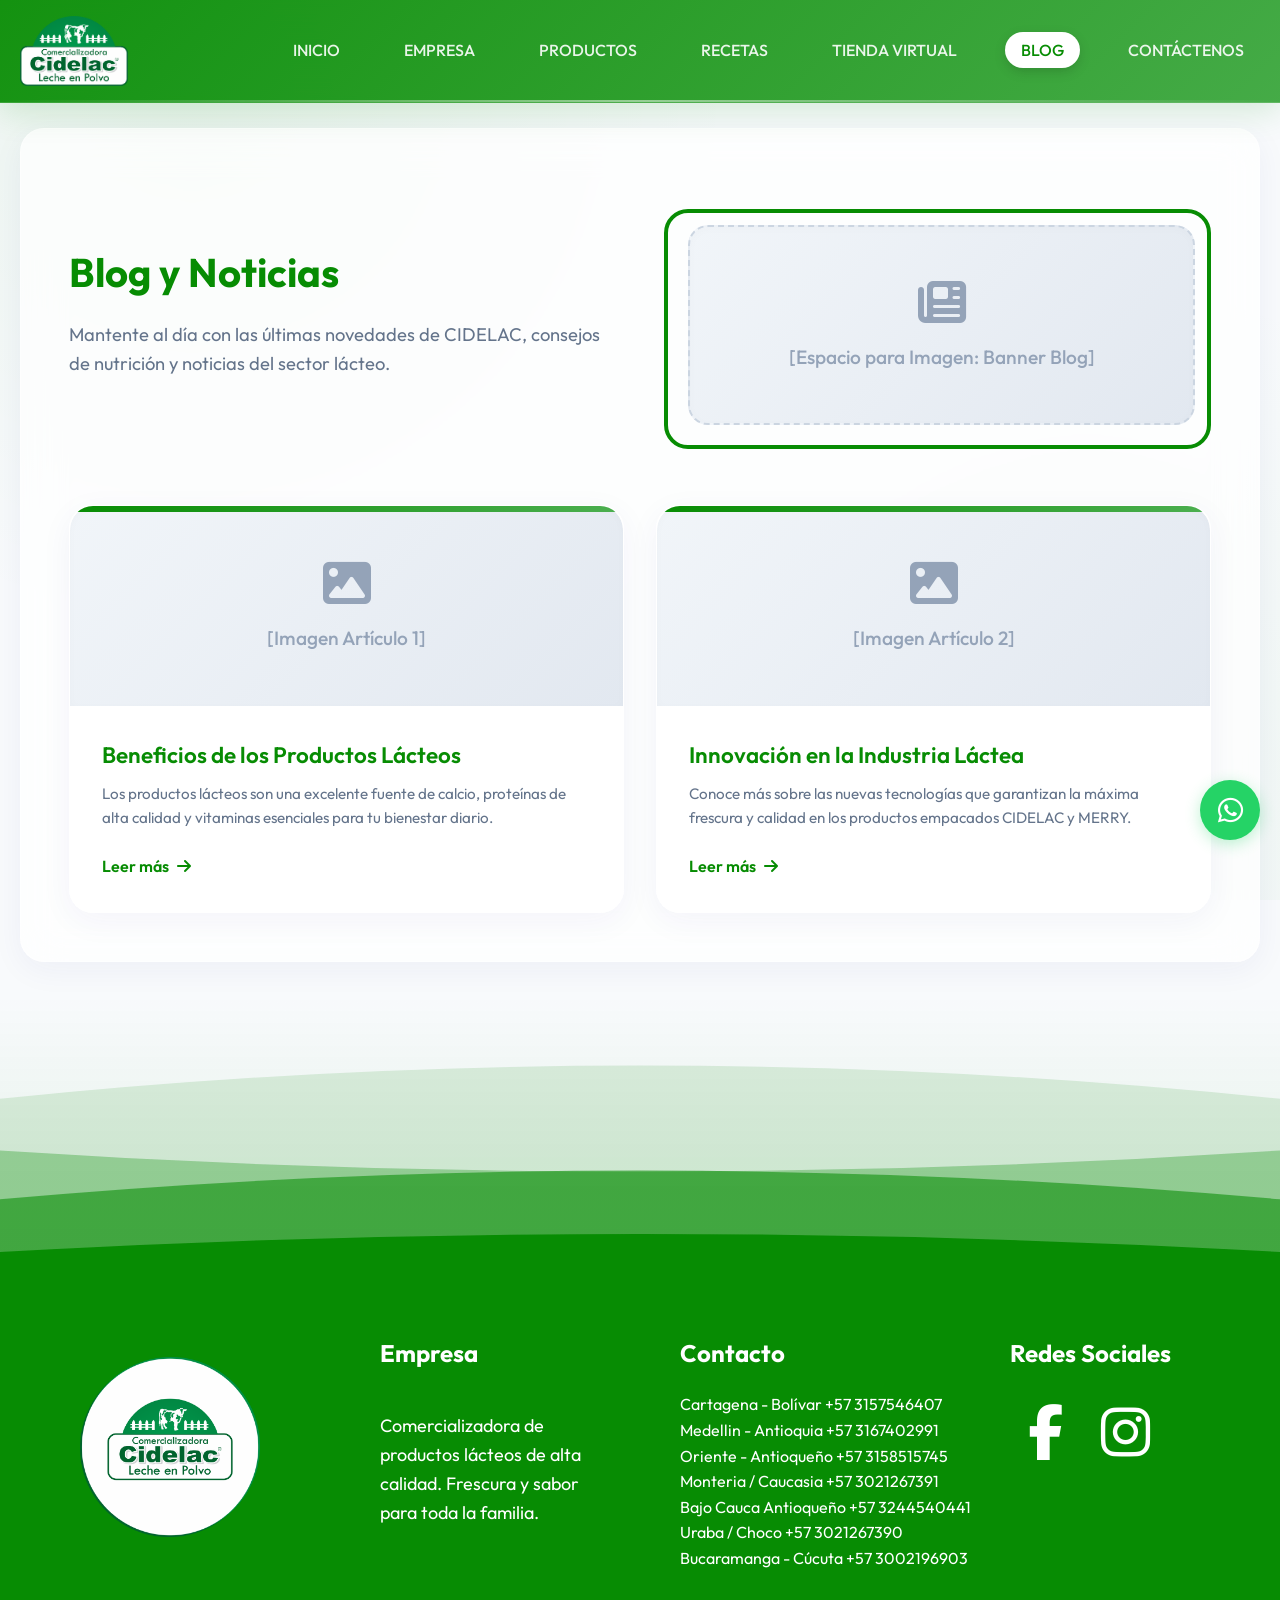
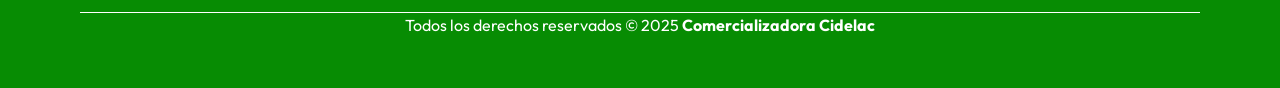
==== blog.html @ 69a2b4c4 "optimizacion" ====
<!DOCTYPE html>
<html lang="es">
  <head>
    <meta charset="UTF-8" />
    <meta name="viewport" content="width=device-width, initial-scale=1.0" />
    <meta name="keywords" content="comercializadoracidelac, cidelac, leche, lecheenpolvo, lecheentera, hogar, salud, lecheliquida, alimentos, funcional, congelados, bebidas, suplementos, niños, lacteos, nutricion, vacas, jugos, calidad, vasoleche, deliciosa, crema" />
    <title>Blog y Noticias | Comercializadora Cidelac</title>
    <link rel="stylesheet" href="styles.css" />
    <!-- Google Fonts: Poppins -->
    <link rel="preconnect" href="https://fonts.googleapis.com" />
    <link rel="preconnect" href="https://fonts.gstatic.com" crossorigin />
    <link
      href="https://fonts.googleapis.com/css2?family=Poppins:wght@300;400;500;600;700&display=swap"
      rel="stylesheet"
    />
    <!-- Font Awesome para los iconos -->
    <link
      rel="stylesheet"
      href="https://cdnjs.cloudflare.com/ajax/libs/font-awesome/6.5.2/css/all.min.css"
    />
    <style>
     
    </style>
  </head>
  <body>
    <header>
      <div class="container">
        <div class="header-content">
          <div class="logo">
            <img src="imagenes/LogoCidelac12.png" alt="Logo Comercializadora CIDELAC" />
          </div>
          <nav>
            <ul>
              <li><a href="index.html" class="nav-link">INICIO</a></li>
              <li><a href="empresa.html" class="nav-link">EMPRESA</a></li>
              <li><a href="productos.html" class="nav-link">PRODUCTOS</a></li>
              <li><a href="recetas.html" class="nav-link">RECETAS</a></li>
              <li><a href="tienda.html" class="nav-link">TIENDA VIRTUAL</a></li>
              <li><a href="blog.html" class="nav-link active">BLOG</a></li>
              <li><a href="contacto.html" class="nav-link">CONTÁCTENOS</a></li>
            </ul>
          </nav>
        </div>
      </div>
    </header>

    <main class="container">
<section id="blog" class="section active">
    <div class="split-section" style="margin-top: 2rem; margin-bottom: 4rem;">
      <div class="split-text">
        <h1 style="text-align: left; margin-bottom: 1rem;">Blog y Noticias</h1>
        <p>Mantente al día con las últimas novedades de CIDELAC, consejos de nutrición y noticias del sector lácteo.</p>
      </div>
      <div class="split-image">
        <div class="placeholder-img" style="height: 200px;">
          <i class="fas fa-newspaper"></i>
          <span>[Espacio para Imagen: Banner Blog]</span>
        </div>
      </div>
    </div>

    <div class="blog-posts" style="display: grid; grid-template-columns: repeat(auto-fit, minmax(300px, 1fr)); gap: 2rem;">
      <div class="info-card" style="padding: 0; text-align: left;">
        <div class="placeholder-img" style="height: 200px; border-radius: 24px 24px 0 0; border: none;">
          <i class="fas fa-image"></i>
          <span>[Imagen Artículo 1]</span>
        </div>
        <div style="padding: 2rem;">
          <h3 style="color: var(--primary); margin-bottom: 0.5rem;">Beneficios de los Productos Lácteos</h3>
          <p style="color: var(--text-muted); font-size: 0.95rem; margin-bottom: 1.5rem;">Los productos lácteos son una excelente fuente de calcio, proteínas de alta calidad y vitaminas esenciales para tu bienestar diario.</p>
          <a href="#" style="color: var(--primary); font-weight: 600; text-decoration: none; display: inline-block; transition: transform 0.2s ease;">Leer más <i class="fas fa-arrow-right" style="margin-left: 5px;"></i></a>
        </div>
      </div>

      <div class="info-card" style="padding: 0; text-align: left;">
        <div class="placeholder-img" style="height: 200px; border-radius: 24px 24px 0 0; border: none;">
          <i class="fas fa-image"></i>
          <span>[Imagen Artículo 2]</span>
        </div>
        <div style="padding: 2rem;">
          <h3 style="color: var(--primary); margin-bottom: 0.5rem;">Innovación en la Industria Láctea</h3>
          <p style="color: var(--text-muted); font-size: 0.95rem; margin-bottom: 1.5rem;">Conoce más sobre las nuevas tecnologías que garantizan la máxima frescura y calidad en los productos empacados CIDELAC y MERRY.</p>
          <a href="#" style="color: var(--primary); font-weight: 600; text-decoration: none; display: inline-block; transition: transform 0.2s ease;">Leer más <i class="fas fa-arrow-right" style="margin-left: 5px;"></i></a>
        </div>
      </div>
    </div>
</section>
</main>

    <!-- WhatsApp Button -->
    <a
      href="https://wa.me/573001234567"
      class="whatsapp-btn"
      title="Chat WhatsApp"
    >
      <i class="fab fa-whatsapp"></i>
    </a>

    <!-- Product Modal Structure -->
    <div id="productModal" class="modal">
      <div class="modal-content">
        <span class="close-button">&times;</span>
        <div class="modal-body-layout">
          <div class="modal-image-column">
            <img id="modal-product-image" src="" alt="Product Image" class="product-image-modal">
          </div>
          <div class="modal-text-column">
            <h2 id="modal-product-title"></h2>
            <p id="modal-product-description"></p>
            <ul id="modal-product-features"></ul>
            <div class="modal-nutritional-info">
              <h3>Información Nutricional</h3>
              <ul id="modal-product-nutritional-info"></ul>
            </div>
          </div>
        </div>
      </div>
    </div>


     <div class="wave-container" id="waveContainer">
        <!-- Onda 1 -->
        <svg class="wave" viewBox="0 0 1200 180" preserveAspectRatio="none">
            <path fill="rgba(7, 140, 3, 0.3)" 
                  d="M0,60 Q300,0 600,60 T1200,60 L1200,180 L0,180 Z">
                <animate attributeName="d"
                         dur="20s"
                         repeatCount="indefinite"
                         values="M0,60 Q300,0 600,60 T1200,60 L1200,180 L0,180 Z;
                                M0,75 Q300,120 600,75 T1200,75 L1200,180 L0,180 Z;
                                M0,60 Q300,0 600,60 T1200,60 L1200,180 L0,180 Z"/>
            </path>
        </svg>

        <!-- Onda 2 -->
        <svg class="wave" viewBox="0 0 1200 180" preserveAspectRatio="none">
            <path fill="rgba(7, 140, 3, 0.5)" 
                  d="M0,90 Q300,150 600,90 T1200,90 L1200,180 L0,180 Z">
                <animate attributeName="d"
                         dur="15s"
                         repeatCount="indefinite"
                         values="M0,90 Q300,150 600,90 T1200,90 L1200,180 L0,180 Z;
                                M0,105 Q300,30 600,105 T1200,105 L1200,180 L0,180 Z;
                                M0,90 Q300,150 600,90 T1200,90 L1200,180 L0,180 Z"/>
            </path>
        </svg>

        <!-- Onda 3 -->
        <svg class="wave" viewBox="0 0 1200 180" preserveAspectRatio="none">
            <path fill="rgba(7, 140, 3, 0.7)" 
                  d="M0,120 Q300,60 600,120 T1200,120 L1200,180 L0,180 Z">
                <animate attributeName="d"
                         dur="18s"
                         repeatCount="indefinite"
                         values="M0,120 Q300,60 600,120 T1200,120 L1200,180 L0,180 Z;
                                M0,135 Q300,195 600,135 T1200,135 L1200,180 L0,180 Z;
                                M0,120 Q300,60 600,120 T1200,120 L1200,180 L0,180 Z"/>
            </path>
        </svg>

        <!-- Onda 4 (Principal) -->
        <svg class="wave" viewBox="0 0 1200 180" preserveAspectRatio="none">
            <path fill="#078C03" 
                  d="M0,150 Q300,90 600,150 T1200,150 L1200,180 L0,180 Z">
                <animate attributeName="d"
                         dur="12s"
                         repeatCount="indefinite"
                         values="M0,150 Q300,90 600,150 T1200,150 L1200,180 L0,180 Z;
                                M0,165 Q300,225 600,165 T1200,165 L1200,180 L0,180 Z;
                                M0,150 Q300,90 600,150 T1200,150 L1200,180 L0,180 Z"/>
            </path>
        </svg>
    </div>

    <footer>
      <div class="container_footer">
        <div class="box_footer box_footer-logo">
          <div class="logo">
            <a href="#"><img src="imagenes/LogoCidelac1.png" alt="Logo Cidelac" /></a>
          </div>
          
        </div>

         <div class="box_footer">
          <h2>Empresa</h2>
          <div class="box_footer-description">
            <p>
              Comercializadora de productos lácteos de alta calidad. Frescura y
              sabor para toda la familia.
            </p>
          </div>
          
        </div>
          
        <div class="box_footer">
          <h2>Contacto</h2>
          <p>Cartagena - Bolívar +57  3157546407</p>
          <p>Medellin - Antioquia +57 3167402991</p>
          <p>Oriente - Antioqueño +57 3158515745</p>
          <p>Monteria / Caucasia +57  3021267391</p>
          <p>Bajo Cauca Antioqueño +57 3244540441 </p>
          <p>Uraba / Choco +57 3021267390</p>
          <p>Bucaramanga - Cúcuta +57 3002196903</p>
        </div>
        <div class="box_footer box_footer-social">
          <h2>Redes Sociales</h2>
          <div class="social-icons">
            <a
              href="https://www.facebook.com/profile.php?id=61556734425891"
              target="_blank"
              class="social-link facebook"
              title="Facebook"
            >
              <i class="fab fa-facebook-f"></i>
            </a>
            <a
              href="https://www.instagram.com/comercializadora_cidelac/"
              target="_blank"
              class="social-link instagram"
              title="Instagram"
            >
              <i class="fab fa-instagram"></i>
            </a>
          </div>
        </div>
      </div>
      <div class="box_copy">
        <hr />
        <p>
          Todos los derechos reservados © 2025 <b>Comercializadora Cidelac</b>
        </p>
      </div>
    </footer>

    <script>
      document.addEventListener("DOMContentLoaded", function () {

       

        // --- Hero Slider ---
        let currentSlide = 0;
        const slides = document.querySelectorAll(".hero-slider .slide");
        const slideInterval = 5000; // 5 seconds

        function nextSlide() {
          if (slides.length === 0) return;
          slides[currentSlide].classList.remove("active");
          currentSlide = (currentSlide + 1) % slides.length;
          slides[currentSlide].classList.add("active");
        }

        if (slides.length > 1) {
          setInterval(nextSlide, slideInterval);
        }

      });
    </script>

    <!-- Script para el modal de productos -->
    <script src="modal.js" defer></script>

  </body>
</html>
---- styles.css ----
@import url('https://fonts.googleapis.com/css2?family=Outfit:wght@300;400;500;600;700&display=swap');

:root {
  --primary: #078C03;
  --primary-light: #4CAF50;
  --primary-gradient: linear-gradient(135deg, var(--primary), var(--primary-light));
  --glass-bg: rgba(255, 255, 255, 0.75);
  --glass-border: rgba(255, 255, 255, 0.4);
  --glass-shadow: 0 8px 32px 0 rgba(31, 38, 135, 0.05);
  --text-main: #1e293b;
  --text-muted: #64748b;
  --bg-color: #f8fafc;
}

* {
  margin: 0;
  padding: 0;
  box-sizing: border-box;
}

body {
  font-family: "Outfit", "Poppins", sans-serif;
  line-height: 1.6;
  color: var(--text-main);
  background-color: var(--bg-color);
  background-image: 
    radial-gradient(circle at 15% 10%, rgba(7, 140, 3, 0.06) 0%, transparent 40%),
    radial-gradient(circle at 85% 90%, rgba(76, 175, 80, 0.06) 0%, transparent 40%);
  background-attachment: fixed;
  min-height: 100vh;
}

.container {
  max-width: 1800px;
  margin: 0 auto;
  padding: 0 20px;
}

/* Header */
header {
  background: linear-gradient(135deg, rgba(7, 140, 3, 0.95), rgba(76, 175, 80, 0.95), rgba(5, 107, 2, 0.95), rgba(7, 140, 3, 0.95)) !important;
  background-size: 400% 400% !important;
  animation: shimmerGradient 12s ease infinite !important;
  backdrop-filter: blur(16px);
  -webkit-backdrop-filter: blur(16px);
  border-bottom: 1px solid rgba(255, 255, 255, 0.15);
  box-shadow: 0 8px 32px 0 rgba(7, 140, 3, 0.15);
  position: fixed;
  width: 100%;
  top: 0;
  z-index: 1000;
  overflow: hidden;
}

header::after {
  content: '';
  position: absolute;
  bottom: 0;
  left: 0;
  width: 100%;
  height: 2px;
  background: linear-gradient(90deg, transparent, rgba(255, 255, 255, 0.5), transparent);
  animation: shineHeader 6s linear infinite;
}

@keyframes shimmerGradient {
  0% { background-position: 0% 50%; }
  50% { background-position: 100% 50%; }
  100% { background-position: 0% 50%; }
}

@keyframes shineHeader {
  0% { transform: translateX(-100%); }
  100% { transform: translateX(100%); }
}

.header-content {
  display: flex;
  justify-content: space-between;
  align-items: center;
  padding: 1rem 0;
}

.logo {
  font-size: 1.8rem;
  font-weight: bold;
  color: white;
  text-decoration: none;
  display: flex;
  justify-content: flex-start;
  align-items: center; /* Empuja el logo a la izquierda */
}
  
  
.logo img {
  height: 70px;
  width: auto;
  transition: transform 0.3s ease;
}

nav ul {
  display: flex;
  list-style: none;
  gap: 2rem;
}

nav a {
  text-decoration: none;
  color: rgba(255, 255, 255, 0.9);
  font-weight: 500;
  transition: all 0.3s ease;
  padding: 0.5rem 1rem;
  border-radius: 25px;
}

nav a:hover,
nav a.active {
  background: white;
  color: #078C03;
  transform: translateY(-2px);
  box-shadow: 0 4px 12px rgba(0, 0, 0, 0.15);
}

/* Main Content */
main {
  margin-top: 110px; /* Increased to prevent overlap with taller header */
  padding: 2rem 0;
}

.section {
  background: var(--glass-bg);
  backdrop-filter: blur(20px);
  -webkit-backdrop-filter: blur(20px);
  border: 1px solid var(--glass-border);
  box-shadow: var(--glass-shadow);
  margin: 8rem 0 2rem;
  padding: 3rem;
  border-radius: 24px;
  display: none;
}

.section.active {
  display: block;
  animation: fadeIn 0.5s ease-in;
}

@keyframes fadeIn {
  from {
    opacity: 0;
    transform: translateY(20px);
  }
  to {
    opacity: 1;
    transform: translateY(0);
  }
}

h1,
h2 {
  color: #078C03;
  margin-bottom: 1rem;
}

h1 {
  font-size: 2.5rem;
  text-align: center;
  margin-bottom: 2rem;
}

/* Slider/Hero Section */
.hero-slider {
  height: calc(80vh - 110px);
  position: relative;
  color: white;
  /* El slider ahora respeta el padding de la sección para un look más contenido. */
  width: 100%;
  margin-bottom: 2rem;
  border-radius: 15px;
  overflow: hidden;
}

.slide {
  position: absolute;
  top: 0;
  left: 0;
  width: 100%;
  height: 100%;
  background-size: 100%;
  background-repeat: no-repeat;
  background-position: center;
  display: flex;
  align-items: center;
  justify-content: center;
  text-align: center;
  opacity: 0;
  transition: opacity 1.5s ease-in-out, background-size 8s linear;
  z-index: 1;
}

.slide.active {
  opacity: 1;
  z-index: 2;
  background-size: 110%; /* Ken Burns Effect */
}

.hero-content {
  background: rgba(255, 255, 255, 0.15);
  backdrop-filter: blur(12px);
  -webkit-backdrop-filter: blur(12px);
  border: 1px solid rgba(255, 255, 255, 0.3);
  padding: 3.5rem;
  border-radius: 24px;
  max-width: 650px;
  box-shadow: 0 8px 32px 0 rgba(0, 0, 0, 0.2);
  transform: translateY(30px);
  opacity: 0;
  transition: all 1s ease-out 0.5s;
}

.slide.active .hero-content {
  transform: translateY(0);
  opacity: 1;
}

.hero-content h1 {
  color: white;
  font-size: 3.5rem;
  margin-bottom: 1.5rem;
  text-shadow: 2px 2px 4px rgba(0, 0, 0, 0.4);
  font-weight: 700;
  line-height: 1.2;
}

.hero-content p {
  color: #f8fafc;
  font-size: 1.3rem;
  margin-bottom: 2.5rem;
  text-shadow: 1px 1px 3px rgba(0, 0, 0, 0.5);
  font-weight: 300;
}

.cta-button {
  background: linear-gradient(135deg, var(--primary), var(--primary-light));
  color: white;
  padding: 1.2rem 2.5rem;
  border: none;
  border-radius: 50px;
  font-size: 1.1rem;
  font-weight: 600;
  cursor: pointer;
  transition: all 0.3s cubic-bezier(0.175, 0.885, 0.32, 1.275);
  text-decoration: none;
  display: inline-block;
  box-shadow: 0 4px 15px rgba(7, 140, 3, 0.3);
  position: relative;
  overflow: hidden;
  z-index: 1;
}

.cta-button::after {
  content: '';
  position: absolute;
  top: 0; left: 0; width: 100%; height: 100%;
  background: linear-gradient(135deg, var(--primary-light), var(--primary));
  z-index: -1;
  transition: opacity 0.3s ease;
  opacity: 0;
}

.cta-button:hover {
  transform: translateY(-5px) scale(1.05);
  box-shadow: 0 10px 25px rgba(7, 140, 3, 0.5);
}

.cta-button:hover::after {
  opacity: 1;
}

/* Products Grid */
.products-grid {
  display: grid;
  grid-template-columns: repeat(auto-fit, minmax(300px, 1fr));
  gap: 2rem;
  margin-top: 2rem;
}

.product-card {
  background: rgba(255, 255, 255, 0.8);
  backdrop-filter: blur(10px);
  border: 1px solid var(--glass-border);
  padding: 2rem;
  border-radius: 20px;
  box-shadow: var(--glass-shadow);
  transition: all 0.4s cubic-bezier(0.175, 0.885, 0.32, 1.275);
}

.product-card:hover {
  transform: translateY(-8px);
  box-shadow: 0 15px 35px rgba(7, 140, 3, 0.15);
  background: rgba(255, 255, 255, 0.95);
}

.product-card h3 {
  color: #078C03;
  margin-bottom: 1rem;
}

/* Company Info Cards */
.info-cards {
  display: grid;
  grid-template-columns: repeat(auto-fit, minmax(250px, 1fr));
  gap: 2rem;
  margin-top: 2rem;
}

.info-card {
  background: var(--glass-bg);
  backdrop-filter: blur(16px);
  -webkit-backdrop-filter: blur(16px);
  color: var(--text-main);
  padding: 2.5rem;
  border-radius: 24px;
  text-align: center;
  box-shadow: var(--glass-shadow);
  border: 1px solid var(--glass-border);
  transition: all 0.4s cubic-bezier(0.175, 0.885, 0.32, 1.275);
  position: relative;
  overflow: hidden;
}

.info-card::before {
  content: '';
  position: absolute;
  top: 0;
  left: 0;
  width: 100%;
  height: 6px;
  background: var(--primary-gradient);
}

.info-card:hover {
  transform: translateY(-12px);
  box-shadow: 0 25px 50px rgba(7, 140, 3, 0.15);
  background: rgba(255, 255, 255, 0.95);
}

.info-card h3 {
  color: var(--primary);
  margin-bottom: 1rem;
  font-size: 1.4rem;
  font-weight: 600;
}

.info-card p {
  color: var(--text-muted);
}

.info-card-icon {
  font-size: 3.5rem;
  color: var(--primary);
  margin-bottom: 1.5rem;
  transition: transform 0.5s cubic-bezier(0.175, 0.885, 0.32, 1.275);
}

.info-card:hover .info-card-icon {
  transform: scale(1.15) rotate(5deg);
}

/* Store Items */
.store-items {
  display: grid;
  grid-template-columns: repeat(auto-fit, minmax(250px, 1fr));
  gap: 1.5rem;
  margin-top: 2rem;
}

.store-item {
  background: white;
  border: 1px solid #e0e0e0;
  border-radius: 10px;
  padding: 1.5rem;
  text-align: center;
  transition: all 0.3s ease;
}

.store-item:hover {
  box-shadow: 0 5px 20px rgba(0, 0, 0, 0.1);
  transform: translateY(-3px);
}

.store-item img {
  width: 100%;
  height: 200px;
  object-fit: cover;
  border-radius: 8px;
  margin-bottom: 1rem;
  background: linear-gradient(45deg, #f0f0f0, #e0e0e0);
}

.store-item-placeholder {
  width: 100%; height: 200px; border-radius: 8px; display: flex; align-items: center; justify-content: center; color: white; font-size: 1.2rem; margin-bottom: 1rem;
}
.placeholder-cidelac { background: linear-gradient(45deg, #667eea, #764ba2); }
.placeholder-merry { background: linear-gradient(45deg, #ff6b6b, #ff8e8e); }
.placeholder-queso { background: linear-gradient(45deg, #4ecdc4, #44a08d); }
.price {
  font-size: 1.2rem;
  font-weight: bold;
  color: #667eea;
  margin: 0.5rem 0;
}

.add-to-cart {
  background: #667eea;
  color: white;
  border: none;
  padding: 0.5rem 1rem;
  border-radius: 5px;
  cursor: pointer;
  transition: background 0.3s ease;
}

.add-to-cart:hover {
  background: #5a6fd8;
}

/* Contact Form & Map */
.contact-wrapper {
  display: grid;
  grid-template-columns: 1fr 1fr;
  gap: 3rem;
  align-items: center;
  margin-top: 2rem;
}

.contact-form-container {
  background: #fdfdfd;
  padding: 2.5rem;
  border-radius: 15px;
  box-shadow: 0 15px 35px rgba(0, 0, 0, 0.08);
}

.contact-form-container h3 {
  text-align: center;
  font-size: 1.8rem;
  color: #078c03;
}

.contact-form-container p {
  text-align: center;
  margin-bottom: 2rem;
  color: #666;
}

.contact-map-container h3 {
  margin-top: 150px;
  color: #078C03;
  margin-bottom: 1rem;
  text-align: center;
  font-size: 1.8rem;
}

.contact-form .form-group {
  margin-bottom: 1.5rem;
}

  .contact-wrapper {
    display: grid;
    grid-template-columns: 1fr;
    gap: 2rem;
    margin-top: 2rem;
    padding: 0 20px;
    align-items: center;
    justify-items: center;
    max-width: 3200px;
    margin: 0 auto;
  
            
        }

        .contact-form-container {
            background: rgba(255, 255, 255, 0.95);
            backdrop-filter: blur(20px);
            border-radius: 24px;
            padding: 40px;
            box-shadow: 
                0 20px 60px rgba(0, 0, 0, 0.15),
                0 0 0 1px rgba(255, 255, 255, 0.3);
            border: 1px solid rgba(255, 255, 255, 0.2);
            position: relative;
            overflow: hidden;
        }

        .contact-form-container::before {
            content: '';
            position: absolute;
            top: 0;
            left: 0;
            right: 0;
            height: 4px;
            background: linear-gradient(90deg, #078C03, #4CAF50, #8BC34A, #078C03);
            background-size: 200% 100%;
            animation: gradientShift 3s ease-in-out infinite;
        }

        @keyframes gradientShift {
            0%, 100% { background-position: 0% 0%; }
            50% { background-position: 100% 0%; }
        }

        .contact-form-container h3 {
            
            font-size: 2.2rem;
            font-weight: 600;
            color: #2c3e50;
            margin-bottom: 8px;
            text-align: center;
            background: linear-gradient(135deg, #2c3e50, #078C03);
            -webkit-background-clip: text;
            -webkit-text-fill-color: transparent;
            background-clip: text;
        }

        .contact-form-container p {
            color: #7f8c8d;
            text-align: center;
            margin-bottom: 32px;
            font-size: 1.1rem;
            line-height: 1.6;
        }

        .form-group {
            margin-bottom: 24px;
            position: relative;
        }

        .form-group-row {
            display: grid;
            grid-template-columns: 1fr 1fr;
            gap: 16px;
            margin-bottom: 24px;
        }

        .form-group label {
            display: block;
            margin-bottom: 8px;
            color: #34495e;
            font-weight: 600;
            font-size: 0.95rem;
            letter-spacing: 0.5px;
            transition: all 0.3s ease;
        }

        .input-wrapper {
            position: relative;
            display: flex;
            align-items: center;
            background: #ffffff;
            border: 2px solid #e1e8ed;
            border-radius: 12px;
            transition: all 0.3s cubic-bezier(0.4, 0, 0.2, 1);
            overflow: hidden;
        }

        .input-wrapper:hover {
            border-color: #078C03;
            box-shadow: 0 4px 12px rgba(7, 140, 3, 0.1);
        }

        .input-wrapper:focus-within {
            border-color: #078C03;
            box-shadow: 0 0 0 4px rgba(7, 140, 3, 0.1);
            transform: translateY(-2px);
        }

        .input-wrapper i {
            padding: 0 16px;
            color: #7f8c8d;
            font-size: 1.1rem;
            transition: all 0.3s ease;
            min-width: 48px;
            text-align: center;
        }

        .input-wrapper:focus-within i {
            color: #078C03;
            transform: scale(1.1);
        }

        .input-wrapper input,
        .input-wrapper textarea {
            flex: 1;
            border: none;
            outline: none;
            padding: 16px 16px 16px 0;
            font-size: 1rem;
            color: #2c3e50;
            background: transparent;
            font-family: inherit;
            transition: all 0.3s ease;
        }

        .input-wrapper input::placeholder,
        .input-wrapper textarea::placeholder {
            color: #bdc3c7;
            transition: all 0.3s ease;
        }

        .input-wrapper:focus-within input::placeholder,
        .input-wrapper:focus-within textarea::placeholder {
            color: #95a5a6;
            transform: translateX(4px);
        }

        .textarea-wrapper {
            align-items: flex-start;
        }

        .textarea-wrapper i {
            padding-top: 18px;
        }

        .textarea-wrapper textarea {
            resize: vertical;
            min-height: 120px;
            padding: 16px 16px 16px 0;
            line-height: 1.6;
        }

        .cta-button {
            width: 100%;
            background: linear-gradient(135deg, #078C03, #4CAF50);
            color: white;
            border: none;
            border-radius: 12px;
            padding: 18px 32px;
            font-size: 1.1rem;
            font-weight: 600;
            cursor: pointer;
            transition: all 0.3s cubic-bezier(0.4, 0, 0.2, 1);
            text-transform: uppercase;
            letter-spacing: 1px;
            position: relative;
            overflow: hidden;
            margin-top: 16px;
        }

        .cta-button::before {
            content: '';
            position: absolute;
            top: 0;
            left: -100%;
            width: 100%;
            height: 100%;
            background: linear-gradient(90deg, transparent, rgba(255, 255, 255, 0.2), transparent);
            transition: left 0.5s ease;
        }

        .cta-button:hover::before {
            left: 100%;
        }

        .cta-button:hover {
            transform: translateY(-3px);
            box-shadow: 0 10px 25px rgba(7, 140, 3, 0.4);
            background: linear-gradient(135deg, #056600, #45a049);
        }

        .cta-button:active {
            transform: translateY(-1px);
            box-shadow: 0 5px 15px rgba(7, 140, 3, 0.3);
        }

        /* Animaciones de entrada */
        .form-group {
            opacity: 0;
            animation: slideInUp 0.6s ease forwards;
        }

        .form-group:nth-child(1) { animation-delay: 0.1s; }
        .form-group:nth-child(2) { animation-delay: 0.2s; }
        .form-group:nth-child(3) { animation-delay: 0.3s; }
        .form-group-row { animation-delay: 0.4s; }
        .form-group:nth-child(5) { animation-delay: 0.5s; }
        .cta-button { 
            opacity: 0;
            animation: slideInUp 0.6s ease forwards;
            animation-delay: 0.6s;
        }

        @keyframes slideInUp {
            from {
                opacity: 0;
                transform: translateY(30px);
            }
            to {
                opacity: 1;
                transform: translateY(0);
            }
        }

        /* Estados de validación */
        .input-wrapper.success {
            border-color: #27ae60;
            box-shadow: 0 0 0 4px rgba(39, 174, 96, 0.1);
        }

        .input-wrapper.success i {
            color: #27ae60;
        }

        .input-wrapper.error {
            border-color: #e74c3c;
            box-shadow: 0 0 0 4px rgba(231, 76, 60, 0.1);
            animation: shake 0.5s ease-in-out;
        }

        .input-wrapper.error i {
            color: #e74c3c;
        }

        @keyframes shake {
            0%, 100% { transform: translateX(0); }
            25% { transform: translateX(-5px); }
            75% { transform: translateX(5px); }
        }

        /* Responsive Design */
        @media (max-width: 768px) {
            .contact-form-container {
                padding: 24px;
                margin: 10px;
                border-radius: 16px;
            }

            .contact-form-container h3 {
                
                font-size: 1.8rem;
            }

            .form-group-row {
                grid-template-columns: 1fr;
                gap: 24px;
            }

            .input-wrapper {
                border-radius: 8px;
            }

            .cta-button {
                border-radius: 8px;
                padding: 16px 24px;
            }
        }

        @media (max-width: 480px) {
            body {
                padding: 10px;
            }

            .contact-form-container {
                padding: 20px;
            }

            .contact-form-container h3 {
                font-size: 1.6rem;
            }

            .input-wrapper input,
            .input-wrapper textarea {
                padding: 14px 12px 14px 0;
            }

            .input-wrapper i {
                padding: 0 12px;
                min-width: 40px;
            }
        }

        /* Efectos de focus mejorados */
        .form-group:focus-within label {
            color: #078C03;
            transform: translateY(-2px);
        }

        /* Loading state para el botón */
        .cta-button.loading {
            pointer-events: none;
            opacity: 0.7;
        }

        .cta-button.loading::after {
            content: '';
            position: absolute;
            width: 20px;
            height: 20px;
            border: 2px solid rgba(255, 255, 255, 0.3);
            border-top: 2px solid white;
            border-radius: 50%;
            right: 20px;
            top: 50%;
            transform: translateY(-50%);
            animation: spin 1s linear infinite;
        }

        @keyframes spin {
            0% { transform: translateY(-50%) rotate(0deg); }
            100% { transform: translateY(-50%) rotate(360deg); }
        }

.contact-map-container iframe {
  border-radius: 10px;
  box-shadow: 0 5px 15px rgba(0, 0, 0, 0.1);
  width: 100%;
  height: 450px;
  border: none;
}

@media (max-width: 992px) {
  .contact-wrapper {
    grid-template-columns: 1fr;
  }
}

/* Utility classes to replace inline styles */
.mission-vision-box {
  margin-top: 2rem;
  background: white;
  padding: 2rem;
  border-radius: 10px;
}
.mission-vision-box h2 {
  margin-top: 2rem;
}

/* Blog Posts */
.blog-posts {
  display: grid;
  gap: 2rem;
  margin-top: 2rem;
}

.blog-post {
  background: white;
  padding: 2rem;
  border-radius: 10px;
  box-shadow: 0 3px 10px rgba(0, 0, 0, 0.1);
  border-left: 4px solid #078C03;
}

.blog-post h3 {
  color: #078C03;
  margin-bottom: 1rem;
}

.blog-date {
  color: #888;
  font-size: 0.9rem;
  margin-bottom: 1rem;
}

/* WhatsApp Chat Button */
.whatsapp-btn {
  position: fixed;
  bottom: 60px;
  right: 20px;
  background: #25d366;
  color: white;
  width: 60px;
  height: 60px;
  border-radius: 50%;
  text-decoration: none;
  font-size: 1.8rem;
  box-shadow: 0 4px 15px rgba(37, 211, 102, 0.3);
  transition: all 0.3s ease;
  z-index: 1000;
  display: flex;
  align-items: center;
  justify-content: center;
}

.whatsapp-btn:hover {
  transform: scale(1.1);
  box-shadow: 0 6px 20px rgba(37, 211, 102, 0.4);
}

/* Responsive */
@media (max-width: 768px) {
  nav ul {
    flex-direction: column;
    gap: 1rem;
  }

  .hero h1 {
    font-size: 2rem;
  }

  .header-content, nav ul {
    flex-direction: column;
    gap: 1rem;
  }
}

.animated-banner {
  background: linear-gradient(to right, #c53030, #e53e3e);
  color: white;
  text-align: center;
  padding: 0.75rem 1rem;
  font-weight: bold;
  font-size: 1rem;
  animation: slideBanner 10s linear infinite;
  position: relative;
  z-index: 1001;
}

@keyframes slideBanner {
  0% {
    transform: translateX(100%);
  }
  100% {
    transform: translateX(-100%);
  }
}

.wave-container {
            position: relative;
            width: 100%;
            height: 300px;
            overflow: hidden;
            background: transparent;
        }

        .wave {
            position: absolute;
            bottom: 0;
            left: 0;
            width: 200%;
            height: 100%;
            animation: wave-movement 20s ease-in-out infinite;
        }

        .wave:nth-child(1) {
            opacity: 0.4;
            animation-delay: 0s;
            animation-duration: 25s;
        }

        .wave:nth-child(2) {
            opacity: 0.6;
            animation-delay: -5s;
            animation-duration: 20s;
        }

        .wave:nth-child(3) {
            opacity: 0.8;
            animation-delay: -10s;
            animation-duration: 15s;
        }

        .wave:nth-child(4) {
            opacity: 1;
            animation-delay: -15s;
            animation-duration: 18s;
        }

        @keyframes wave-movement {
            0%, 100% {
                transform: translateX(-50%);
            }
            50% {
                transform: translateX(-25%);
            }
        }

        .wave path {
            transition: all 0.3s ease;
        }



        /* Efectos adicionales */
        .wave-container::before {
            content: '';
            position: absolute;
            top: 0;
            left: 0;
            right: 0;
            bottom: 0;
            background: linear-gradient(to bottom, transparent 0%, rgba(7, 140, 3, 0.1) 100%);
            pointer-events: none;
            z-index: 10;
        }



/* Footer */
footer {
    background-color: #078C03;
    color: white;
    width: 100%;
    padding: 40px 0 50px 0; /* Padding normal para el contenido del footer */
    margin-top: auto; /* Empuja el footer al final de la página */
}

.container_footer {
    display: flex;
    flex-wrap: wrap;
    justify-content: space-between; /* Mantiene distribución horizontal */
    max-width: 1200px;
    margin: 0 auto; /* Centra horizontalmente, se elimina el margen superior */
    gap: 0px; /* Espacio entre las columnas */
    padding: 0px 0 0px; /* Padding horizontal para el footer */
}

.box_footer {
    display: flex;
    flex-direction: column;
    align-items: flex-start; /* Mantiene el contenido alineado a la izquierda */
    flex: 1; /* Hace que todas las columnas ocupen el mismo espacio */
    min-width: 280px; /* Evita que las columnas se compriman demasiado */
    padding: 0 40px 40px; /* Se elimina el padding superior para alinear el contenido de todas las cajas. */
}

.box_footer-logo {
  /* Centra el contenido de la caja del logo */
  flex-direction: row; /* Coloca los elementos en fila (lado a lado) */
  align-items: center;
  gap: 2rem; /* Añade un espacio entre el texto y el logo */
  text-align: left; /* Alinea el texto a la izquierda */
}

.box_footer .logo img {
    width: 180px; /* Aumentamos el tamaño del logo */
    height: auto; /* Mantiene la proporción del logo */

}

.box_footer-social {
  /* Esta es la propiedad correcta para centrar los elementos (h2, div de iconos) dentro de una columna flex. */
  align-items: center;

}

.box_footer-description {
    max-width: 350px;
    margin-top: 20px;
    font-size: 18px;
    color: white;
}

.box_footer > p {
    white-space: nowrap; /* Evita que el texto de contacto se divida en varias líneas */
}

.box_footer h2 {
    font-size: 24px;
    margin-bottom: 20px;
    color: white;
}

.box_footer a .fab {
    color: white;
    font-size: 20px;
    margin-right: 10px;
    transition: color 0.3s ease;
}

.box_copy {
    max-width: 1200px;
    margin: auto;
    text-align: center;
    padding: 0px 40px;
    color: white;
}

.box_copy hr {
    border: none;
    height: 1px;
    background: white;
}

.box__copy hr {
    border: none;
    height: 1px;
    background: white;
    margin: 20px 0;
}
.social-icons {
  display: flex;
  justify-content: center; /* Centra horizontalmente los íconos */
  align-items: center;     /* Centra verticalmente si es necesario */
  gap: 5rem;               /* Espacio mayor entre íconos */
  margin-top: 40px;        /* Más espacio arriba */
}
.social-link {
  display: flex;
  align-items: center;
  justify-content: center;
  width: 0px;
  height: 0px;
  background: rgba(255, 255, 255, 0.18);
  border-radius: 25px;
  text-decoration: none;
  transition: transform 0.3s, background 0.3s;
}

.social-link i.fab {
  font-size: 56px; /* Ícono más grande */
  color: white;
  transition: color 0.3s;
}

.social-link:hover {
  transform: scale(1.12);
  background: rgba(255,255,255,0.28);
}

 /* Estilos para las tarjetas de información con iconos y animación */
      .info-card {
        /* Centra el contenido y prepara para la animación */
        display: flex;
        flex-direction: column;
        align-items: center;
        text-align: center;
        transition: transform 0.3s ease, box-shadow 0.3s ease; /* Animación suave */
      }

      .info-card:hover {
        transform: translateY(-10px); /* Efecto de levantar la tarjeta */
        box-shadow: 0 15px 30px rgba(0, 0, 0, 0.1); /* Sombra para dar profundidad */
      }

      .info-card-icon {
        background-color: #078c03; /* Color principal de la marca */
        color: #fff; /* Icono blanco */
        width: 70px;
        height: 70px;
        border-radius: 50%;
        display: flex;
        justify-content: center;
        align-items: center;
        margin-bottom: 1rem;
        font-size: 2rem; /* Tamaño del icono */
      }

      /* Styles for product cards */
      .products-grid {
        display: grid;
        grid-template-columns: repeat(auto-fit, minmax(280px, 1fr));
        gap: 2rem;
        margin-top: 2rem;
      }

      .product-card {
        display: flex;
        flex-direction: column;
        align-items: center; /* Center content horizontally */
        text-align: center;
        padding: 1.5rem;
        border: 1px solid #eee;
        border-radius: 8px;
        box-shadow: 0 4px 8px rgba(0, 0, 0, 0.05);
        transition: transform 0.3s ease, box-shadow 0.3s ease;
      }

      .product-card:hover {
        transform: translateY(-5px);
        box-shadow: 0 8px 16px rgba(0, 0, 0, 0.1);
      }

      .product-card img.product-image {
        max-width: 100%;
        height: 300px; /* Fixed height for images */
        object-fit: cover; /* Cover the area */
        border-radius: 4px;
        margin-bottom: 1rem;
      }

      .product-card h3 {
        color: #078c03;
        margin-bottom: 0.5rem;
      }

      .product-card ul {
        list-style: none;
        padding: 0;
        margin-top: 1rem;
        text-align: left;
        width: 100%;
      }

      .product-card ul li {
        margin-bottom: 0.3rem;
        color: #555;
      }

      .btn-ver-mas {
        background-color: #078c03;
        color: white;
        border: none;
        padding: 0.8rem 1.5rem;
        border-radius: 5px;
        cursor: pointer;
        font-size: 1rem;
        margin-top: auto; /* Push button to the bottom if content varies */
        transition: background-color 0.3s ease;
      }

      .btn-ver-mas:hover {
        background-color: #056b02;
      }

      /* Modal Styles */
      .modal {
        display: none; /* Hidden by default */
        position: fixed; /* Stay in place */
        z-index: 1000; /* Sit on top */
        left: 0;
        top: 0;
        width: 100%; /* Full width */
        height: 100%; /* Full height */
        overflow: auto; /* Enable scroll if needed */
        background-color: rgba(0, 0, 0, 0.6); /* Black w/ opacity */
        justify-content: center; /* For flex centering */
        align-items: center; /* For flex centering */
      }

      .modal.active { /* Use a class to show/hide */
        display: flex;
      }

      .modal-content {
        background-color: #fefefe;
        margin: auto; /* Centered */
        padding: 2rem;
        border: 1px solid #888;
        width: 90%; /* Could be responsive */
        max-width: 700px; /* Max width for larger screens */
        border-radius: 10px;
        position: relative;
        box-shadow: 0 5px 15px rgba(0, 0, 0, 0.3);
        animation: fadeIn 0.3s ease-out;
        max-height: 90vh; /* Limit height for scrollable content */
        overflow-y: auto; /* Enable scrolling for long content */
      }

      @keyframes fadeIn {
        from { opacity: 0; transform: translateY(-20px); }
        to { opacity: 1; transform: translateY(0); }
      }

      .modal-content img {
        max-width: 100%;
        height: auto;
        border-radius: 8px;
        margin-bottom: 1rem;
      }

      .modal-content h2 {
        color: #078c03;
        margin-bottom: 1rem;
      }

      .modal-content p {
        line-height: 1.6;
        margin-bottom: 1rem;
      }

      .modal-content ul {
        list-style: disc;
        margin-left: 20px;
        margin-bottom: 1rem;
      }

      .close-button {
        color: #aaa;
        font-size: 28px;
        font-weight: bold;
        position: absolute;
        top: 10px;
        right: 20px;
        cursor: pointer;
      }

      .close-button:hover,
      .close-button:focus {
        color: #000;
        text-decoration: none;
        cursor: pointer;
      }

       /* Styles for product cards */
      .products-grid {
        display: grid;
        grid-template-columns: repeat(auto-fit, minmax(280px, 1fr));
        gap: 2rem;
        margin-top: 2rem;
      }

      .product-card {
        display: flex;
        flex-direction: column;
        align-items: center; /* Center content horizontally */
        text-align: center;
        padding: 1.5rem;
        border: 1px solid #eee;
        border-radius: 8px;
        box-shadow: 0 4px 8px rgba(0, 0, 0, 0.05);
        transition: transform 0.3s ease, box-shadow 0.3s ease;
      }

      .product-card:hover {
        transform: translateY(-5px);
        box-shadow: 0 8px 16px rgba(0, 0, 0, 0.1);
      }

      .product-card img.product-image {
        max-width: 100%;
        height: 200px; /* Fixed height for images */
        object-fit: cover; /* Cover the area */
        border-radius: 4px;
        margin-bottom: 1rem;
      }

      .product-card h3 {
        color: #078c03;
        margin-bottom: 0.5rem;
      }

      .btn-ver-mas {
        background-color: #078c03;
        color: white;
        border: none;
        padding: 0.8rem 1.5rem;
        border-radius: 5px;
        cursor: pointer;
        font-size: 1rem;
        margin-top: auto; /* Push button to the bottom if content varies */
        transition: background-color 0.3s ease;
      }

      .btn-ver-mas:hover {
        background-color: #056b02;
      }

      /* Modal Styles */
      .modal {
        display: none; /* Hidden by default */
        position: fixed; /* Stay in place */
        z-index: 1000; /* Sit on top */
        left: 0;
        top: 0;
        width: 100%; /* Full width */
        height: 100%; /* Full height */
        overflow: auto; /* Enable scroll if needed */
        background-color: rgba(0, 0, 0, 0.6); /* Black w/ opacity */
        justify-content: center; /* For flex centering */
        align-items: center; /* For flex centering */
      }

      .modal.active { /* Use a class to show/hide */
        display: flex;
      }

      .modal-content {
        background-color: #fefefe;
        margin: auto; /* Centered */
        padding: 2rem;
        border: 1px solid #888;
        width: 100%; /* Could be responsive */
        max-width: 900px; /* Max width for larger screens */
        border-radius: 10px;
        position: relative;
        box-shadow: 0 5px 15px rgba(0, 0, 0, 0.3);
        animation: fadeIn 0.3s ease-out;
        max-height: 90vh; /* Limit height for scrollable content */
        overflow-y: auto; /* Enable scrolling for long content */
      }

      @keyframes fadeIn {
        from { opacity: 0; transform: translateY(-20px); }
        to { opacity: 1; transform: translateY(0); }
      }

      /* NEW: Modal layout for image and text */
      .modal-body-layout {
        display: flex;
        gap: 2rem; /* Space between image and text */
        align-items: center; /* Align items to the center (vertically) */
      }

      .modal-image-column {
        flex: 0 0 40%; /* <-- Cambia este valor (ej. 30%) para ajustar el tamaño de la imagen */
        max-width: 40%; /* <-- Asegúrate que este valor sea el mismo que en flex */
        display: flex; /* Convierte la columna en un contenedor flex */
        align-items: center; /* Centra el contenido verticalmente */
        justify-content: center; /* Centra el contenido horizontalmente */
        margin-right: 1.5rem; /* Espacio entre imagen y texto */
        max-height: 400px; /* Limita la altura de la imagen */
      }

      .modal-text-column {
        flex: 1; /* <-- Cambia este valor; /* Take remaining space */
      }

      .modal-content img.product-image-modal {
        width: 100%; /* Asegura que la imagen ocupe todo el espacio de su columna */
        height: auto;
        border-radius: 8px;
      }

      .modal-content h2 {
        color: #078c03;
        margin-top: 0; /* Remove top margin as it's now in a flex container */
        margin-bottom: 1rem;
      }

      .modal-content p {
        line-height: 1.6;
        margin-bottom: 1rem;
      }

      .modal-content ul {
        list-style: disc;
        margin-left: 20px;
        margin-bottom: 1rem;
        padding-left: 0;
      }

      .close-button {
        color: #aaa;
        font-size: 28px;
        font-weight: bold;
        position: absolute;
        top: 10px;
        right: 20px;
        cursor: pointer;
      }

      .close-button:hover,
      .close-button:focus {
        color: #000;
        text-decoration: none;
        cursor: pointer;
      }

      /* Responsive adjustments for modal layout */
      @media (max-width: 768px) {
        .modal-body-layout {
          flex-direction: column; /* Stack image and text vertically */
          align-items: center; /* Center content when stacked */
        }
        .modal-image-column {
          max-width: 80%; /* Don't let image be full width on mobile */
          margin-bottom: 1.5rem; /* Add some space below image when stacked */
        }
        .modal-text-column {
            flex-basis: 100%; /* Ensure it takes full width when stacked */
        }
      }

/* Split Layout for Homepage */
.split-section {
  display: grid;
  grid-template-columns: 1fr 1fr;
  gap: 4rem;
  align-items: center;
  margin-top: 6rem;
}

.split-image {
  position: relative;
  padding: 1rem;
}

.split-image img {
  width: 100%;
  height: 400px;
  object-fit: cover;
  border-radius: 20px;
  box-shadow: 0 20px 40px rgba(0,0,0,0.15);
  transition: all 0.5s cubic-bezier(0.175, 0.885, 0.32, 1.275);
}

.split-image:hover img {
  transform: scale(1.03) translateY(-10px);
  box-shadow: 0 30px 60px rgba(0,0,0,0.25);
}

.split-image::after {
  content: '';
  position: absolute;
  top: 0px;
  right: 0px;
  width: 100%;
  height: 100%;
  border: 4px solid var(--primary);
  border-radius: 24px;
  z-index: -1;
  transition: transform 0.5s ease;
}

.split-image:hover::after {
  transform: translate(15px, 15px);
}

.split-text h2 {
  font-size: 2.8rem;
  margin-bottom: 1.5rem;
  color: var(--primary);
  font-weight: 700;
  line-height: 1.2;
}

.split-text p {
  font-size: 1.15rem;
  margin-bottom: 2rem;
  color: var(--text-muted);
}

@media (max-width: 992px) {
  .split-section {
    grid-template-columns: 1fr;
    gap: 2rem;
    text-align: center;
  }
}

/* Placeholder for missing images */
.placeholder-img {
  width: 100%;
  height: 350px;
  background: linear-gradient(135deg, #f1f5f9, #e2e8f0);
  display: flex;
  flex-direction: column;
  align-items: center;
  justify-content: center;
  color: #94a3b8;
  font-weight: 500;
  font-size: 1.2rem;
  border-radius: 20px;
  border: 2px dashed #cbd5e1;
  box-shadow: inset 0 2px 10px rgba(0,0,0,0.02);
  transition: all 0.3s ease;
}

.placeholder-img:hover {
  background: linear-gradient(135deg, #f8fafc, #f1f5f9);
  border-color: var(--primary);
  color: var(--primary);
}

.placeholder-img i {
  font-size: 3rem;
  margin-bottom: 1rem;
}

/* Ensure all product images are of equal dimensions and aligned */
.product-card img {
  width: 100% !important;
  height: 280px !important;
  object-fit: contain !important;
  background: rgba(255, 255, 255, 0.75) !important;
  padding: 12px !important;
  border: 1px solid rgba(255, 255, 255, 0.5) !important;
  border-radius: 12px !important;
  margin-bottom: 1.5rem !important;
  box-shadow: inset 0 0 15px rgba(255, 255, 255, 0.8), 0 8px 16px rgba(0,0,0,0.04) !important;
  transition: all 0.3s ease !important;
}

.product-card:hover img {
  transform: translateY(-5px) scale(1.02) !important;
  box-shadow: inset 0 0 15px rgba(255, 255, 255, 1), 0 12px 24px rgba(0,0,0,0.06) !important;
}
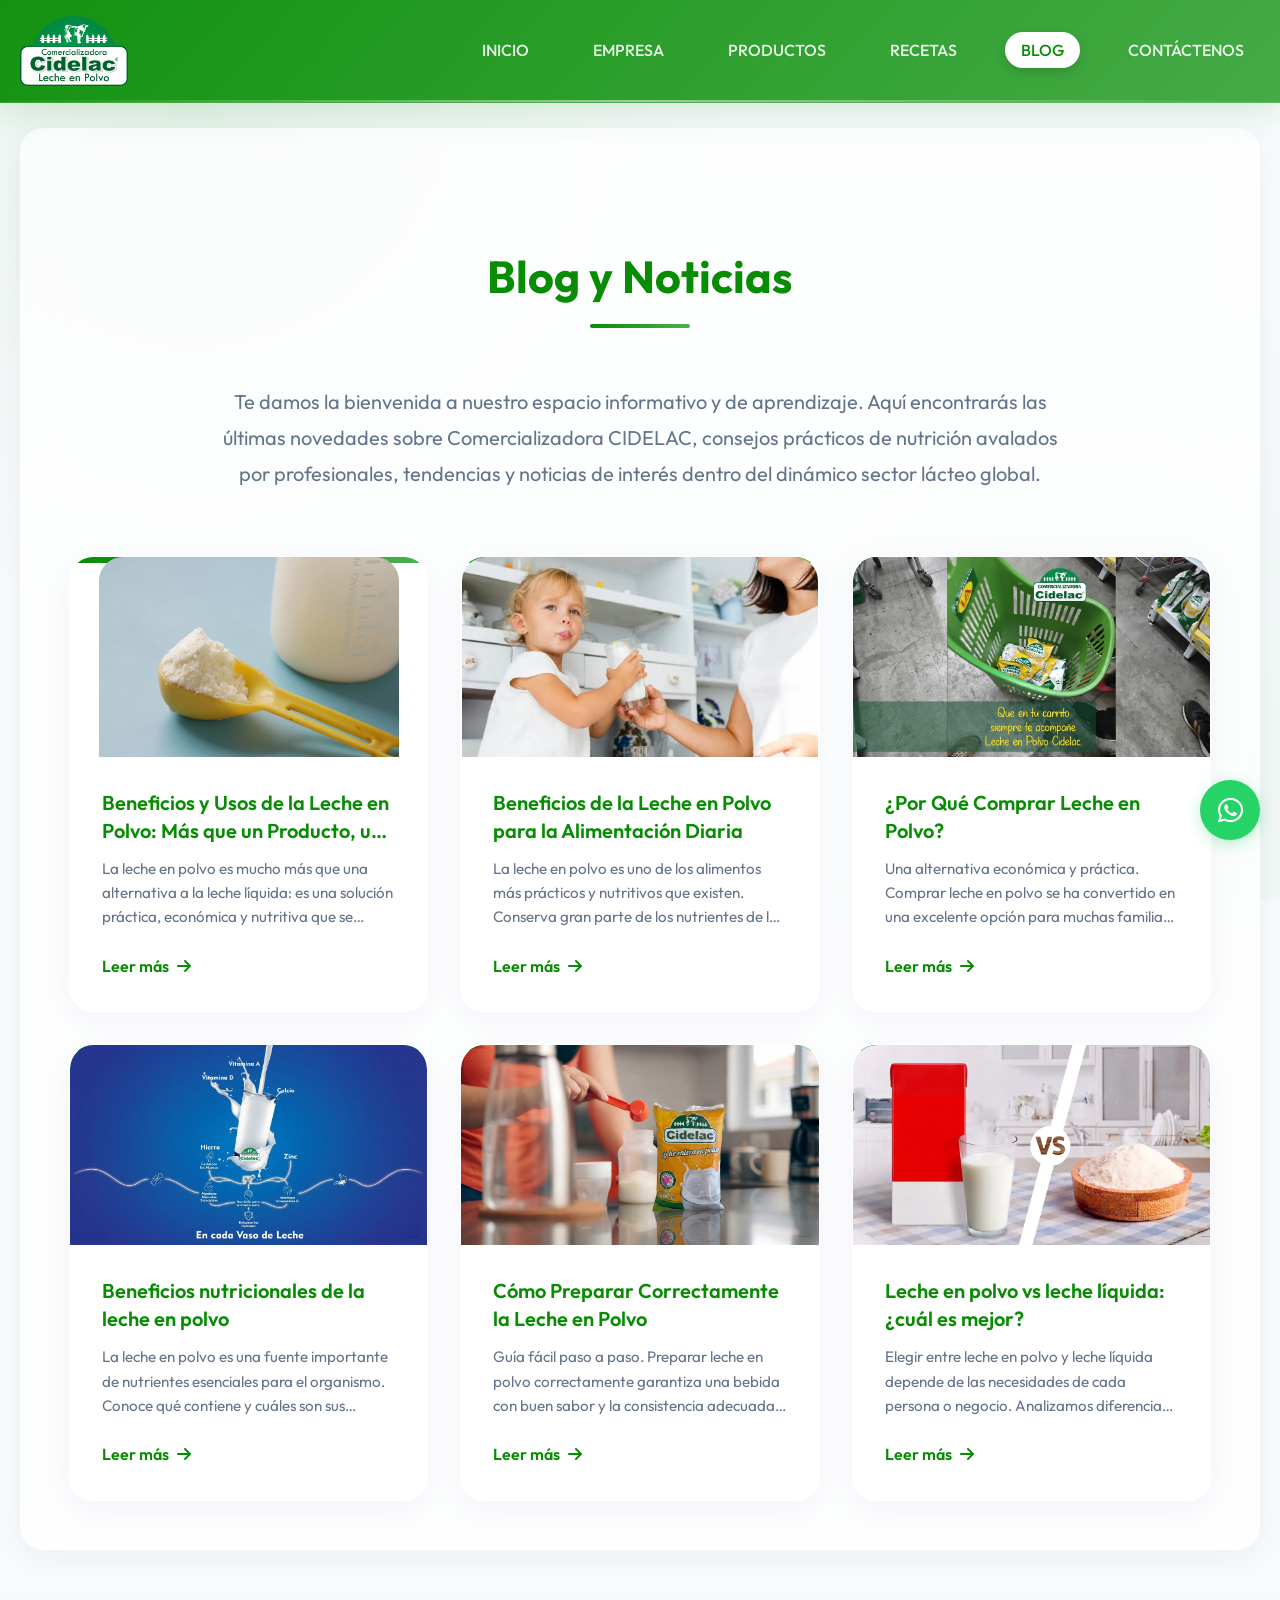
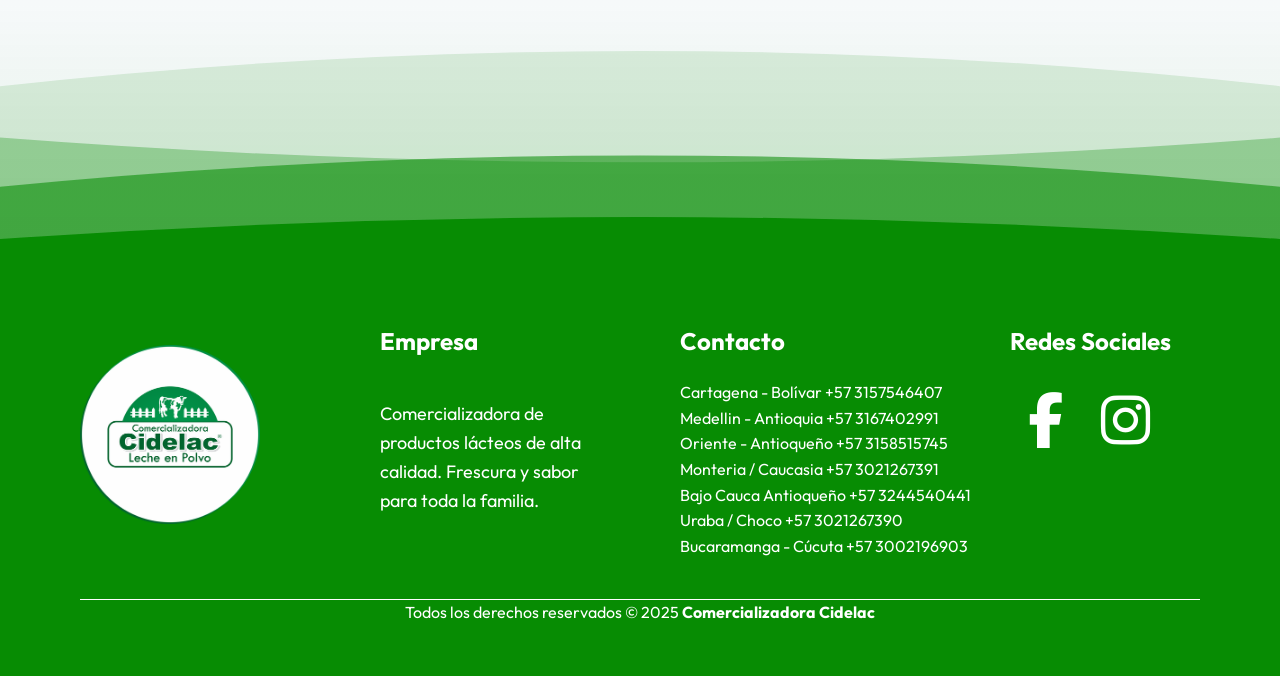
==== commit d58155d7: "page index" ====
--- a/blog.html
+++ b/blog.html
@@ -19,7 +19,28 @@
       href="https://cdnjs.cloudflare.com/ajax/libs/font-awesome/6.5.2/css/all.min.css"
     />
     <style>
-     
+      .info-card {
+        transition: transform 0.4s cubic-bezier(0.165, 0.84, 0.44, 1), box-shadow 0.4s cubic-bezier(0.165, 0.84, 0.44, 1) !important;
+      }
+      .info-card:hover {
+        transform: translateY(-8px);
+        box-shadow: 0 15px 35px rgba(0,0,0,0.1) !important;
+      }
+      .card-image-wrapper {
+        position: relative;
+        overflow: hidden;
+        height: 200px;
+        border-radius: 24px 24px 0 0;
+      }
+      .card-image-wrapper img {
+        width: 100%;
+        height: 100%;
+        object-fit: cover;
+        transition: transform 0.6s cubic-bezier(0.165, 0.84, 0.44, 1);
+      }
+      .info-card:hover .card-image-wrapper img {
+        transform: scale(1.08);
+      }
     </style>
   </head>
   <body>
@@ -35,7 +56,6 @@
               <li><a href="empresa.html" class="nav-link">EMPRESA</a></li>
               <li><a href="productos.html" class="nav-link">PRODUCTOS</a></li>
               <li><a href="recetas.html" class="nav-link">RECETAS</a></li>
-              <li><a href="tienda.html" class="nav-link">TIENDA VIRTUAL</a></li>
               <li><a href="blog.html" class="nav-link active">BLOG</a></li>
               <li><a href="contacto.html" class="nav-link">CONTÁCTENOS</a></li>
             </ul>
@@ -46,41 +66,86 @@
 
     <main class="container">
 <section id="blog" class="section active">
-    <div class="split-section" style="margin-top: 2rem; margin-bottom: 4rem;">
-      <div class="split-text">
-        <h1 style="text-align: left; margin-bottom: 1rem;">Blog y Noticias</h1>
-        <p>Mantente al día con las últimas novedades de CIDELAC, consejos de nutrición y noticias del sector lácteo.</p>
-      </div>
-      <div class="split-image">
-        <div class="placeholder-img" style="height: 200px;">
-          <i class="fas fa-newspaper"></i>
-          <span>[Espacio para Imagen: Banner Blog]</span>
-        </div>
-      </div>
+    <div class="blog-header" style="text-align: center; margin-top: 2rem; margin-bottom: 4rem; padding-top: 2rem;">
+      <h1 style="display: inline-block; position: relative; padding-bottom: 15px; text-align: center; font-size: 2.8rem; font-weight: 700; color: var(--primary);">
+        Blog y Noticias
+        <span style="position: absolute; bottom: 0; left: 50%; transform: translateX(-50%); width: 100px; height: 4px; background: var(--primary-gradient); border-radius: 2px;"></span>
+      </h1>
+      <p style="color: var(--text-muted); font-size: 1.25rem; max-width: 850px; margin: 1.5rem auto 0; line-height: 1.8;">
+        Te damos la bienvenida a nuestro espacio informativo y de aprendizaje. Aquí encontrarás las últimas novedades sobre Comercializadora CIDELAC, consejos prácticos de nutrición avalados por profesionales, tendencias y noticias de interés dentro del dinámico sector lácteo global. 
+      </p>
     </div>
 
     <div class="blog-posts" style="display: grid; grid-template-columns: repeat(auto-fit, minmax(300px, 1fr)); gap: 2rem;">
-      <div class="info-card" style="padding: 0; text-align: left;">
-        <div class="placeholder-img" style="height: 200px; border-radius: 24px 24px 0 0; border: none;">
-          <i class="fas fa-image"></i>
-          <span>[Imagen Artículo 1]</span>
-        </div>
-        <div style="padding: 2rem;">
-          <h3 style="color: var(--primary); margin-bottom: 0.5rem;">Beneficios de los Productos Lácteos</h3>
-          <p style="color: var(--text-muted); font-size: 0.95rem; margin-bottom: 1.5rem;">Los productos lácteos son una excelente fuente de calcio, proteínas de alta calidad y vitaminas esenciales para tu bienestar diario.</p>
-          <a href="#" style="color: var(--primary); font-weight: 600; text-decoration: none; display: inline-block; transition: transform 0.2s ease;">Leer más <i class="fas fa-arrow-right" style="margin-left: 5px;"></i></a>
-        </div>
-      </div>
-
-      <div class="info-card" style="padding: 0; text-align: left;">
-        <div class="placeholder-img" style="height: 200px; border-radius: 24px 24px 0 0; border: none;">
-          <i class="fas fa-image"></i>
-          <span>[Imagen Artículo 2]</span>
-        </div>
-        <div style="padding: 2rem;">
-          <h3 style="color: var(--primary); margin-bottom: 0.5rem;">Innovación en la Industria Láctea</h3>
-          <p style="color: var(--text-muted); font-size: 0.95rem; margin-bottom: 1.5rem;">Conoce más sobre las nuevas tecnologías que garantizan la máxima frescura y calidad en los productos empacados CIDELAC y MERRY.</p>
-          <a href="#" style="color: var(--primary); font-weight: 600; text-decoration: none; display: inline-block; transition: transform 0.2s ease;">Leer más <i class="fas fa-arrow-right" style="margin-left: 5px;"></i></a>
+      <!-- Artículo 1 -->
+      <div class="info-card" style="padding: 0; text-align: left; display: flex; flex-direction: column; justify-content: space-between; height: 100%;">
+        <div class="card-image-wrapper">
+          <img src="imagenes/beneficios.jpg" alt="Beneficios y Usos de la Leche en Polvo">
+        </div>
+        <div style="padding: 2rem; display: flex; flex-direction: column; flex-grow: 1;">
+          <h3 style="color: var(--primary); margin-bottom: 0.75rem; font-size: 1.25rem; line-height: 1.4; display: -webkit-box; -webkit-line-clamp: 2; -webkit-box-orient: vertical; overflow: hidden; min-height: 3.5rem;">Beneficios y Usos de la Leche en Polvo: Más que un Producto, un Aliado en tu Día a Día</h3>
+          <p style="color: var(--text-muted); font-size: 0.95rem; margin-bottom: 1.5rem; display: -webkit-box; -webkit-line-clamp: 3; -webkit-box-orient: vertical; overflow: hidden; min-height: 4rem;">La leche en polvo es mucho más que una alternativa a la leche líquida: es una solución práctica, económica y nutritiva que se adapta al ritmo de vida de las familias modernas.</p>
+          <a class="btn-leer-blog" data-blog-id="beneficios-y-usos" style="color: var(--primary); font-weight: 600; text-decoration: none; display: inline-block; transition: transform 0.2s ease; margin-top: auto; cursor: pointer;">Leer más <i class="fas fa-arrow-right" style="margin-left: 5px;"></i></a>
+        </div>
+      </div>
+
+      <!-- Artículo 2 -->
+      <div class="info-card" style="padding: 0; text-align: left; display: flex; flex-direction: column; justify-content: space-between; height: 100%;">
+        <div class="card-image-wrapper">
+          <img src="imagenes/beneficiosA.webp" alt="Beneficios de la Leche en Polvo para la Alimentación Diaria">
+        </div>
+        <div style="padding: 2rem; display: flex; flex-direction: column; flex-grow: 1;">
+          <h3 style="color: var(--primary); margin-bottom: 0.75rem; font-size: 1.25rem; line-height: 1.4; display: -webkit-box; -webkit-line-clamp: 2; -webkit-box-orient: vertical; overflow: hidden; min-height: 3.5rem;">Beneficios de la Leche en Polvo para la Alimentación Diaria</h3>
+          <p style="color: var(--text-muted); font-size: 0.95rem; margin-bottom: 1.5rem; display: -webkit-box; -webkit-line-clamp: 3; -webkit-box-orient: vertical; overflow: hidden; min-height: 4rem;">La leche en polvo es uno de los alimentos más prácticos y nutritivos que existen. Conserva gran parte de los nutrientes de la leche fresca, convirtiéndose en una excelente alternativa.</p>
+          <a class="btn-leer-blog" data-blog-id="beneficios-alimentacion-diaria" style="color: var(--primary); font-weight: 600; text-decoration: none; display: inline-block; transition: transform 0.2s ease; margin-top: auto; cursor: pointer;">Leer más <i class="fas fa-arrow-right" style="margin-left: 5px;"></i></a>
+        </div>
+      </div>
+
+      <!-- Artículo 3 -->
+      <div class="info-card" style="padding: 0; text-align: left; display: flex; flex-direction: column; justify-content: space-between; height: 100%;">
+        <div class="card-image-wrapper">
+          <img src="imagenes/compra.webp" alt="¿Por Qué Comprar Leche en Polvo?">
+        </div>
+        <div style="padding: 2rem; display: flex; flex-direction: column; flex-grow: 1;">
+          <h3 style="color: var(--primary); margin-bottom: 0.75rem; font-size: 1.25rem; line-height: 1.4; display: -webkit-box; -webkit-line-clamp: 2; -webkit-box-orient: vertical; overflow: hidden; min-height: 3.5rem;">¿Por Qué Comprar Leche en Polvo?</h3>
+          <p style="color: var(--text-muted); font-size: 0.95rem; margin-bottom: 1.5rem; display: -webkit-box; -webkit-line-clamp: 3; -webkit-box-orient: vertical; overflow: hidden; min-height: 4rem;">Una alternativa económica y práctica. Comprar leche en polvo se ha convertido en una excelente opción para muchas familias y negocios debido a su practicidad y durabilidad.</p>
+          <a class="btn-leer-blog" data-blog-id="por-que-comprar" style="color: var(--primary); font-weight: 600; text-decoration: none; display: inline-block; transition: transform 0.2s ease; margin-top: auto; cursor: pointer;">Leer más <i class="fas fa-arrow-right" style="margin-left: 5px;"></i></a>
+        </div>
+      </div>
+
+      <!-- Artículo 4 -->
+      <div class="info-card" style="padding: 0; text-align: left; display: flex; flex-direction: column; justify-content: space-between; height: 100%;">
+        <div class="card-image-wrapper">
+          <img src="imagenes/beneficiosN.webp" alt="Beneficios nutricionales de la leche en polvo">
+        </div>
+        <div style="padding: 2rem; display: flex; flex-direction: column; flex-grow: 1;">
+          <h3 style="color: var(--primary); margin-bottom: 0.75rem; font-size: 1.25rem; line-height: 1.4; display: -webkit-box; -webkit-line-clamp: 2; -webkit-box-orient: vertical; overflow: hidden; min-height: 3.5rem;">Beneficios nutricionales de la leche en polvo</h3>
+          <p style="color: var(--text-muted); font-size: 0.95rem; margin-bottom: 1.5rem; display: -webkit-box; -webkit-line-clamp: 3; -webkit-box-orient: vertical; overflow: hidden; min-height: 4rem;">La leche en polvo es una fuente importante de nutrientes esenciales para el organismo. Conoce qué contiene y cuáles son sus beneficios clave para tu salud diaria.</p>
+          <a class="btn-leer-blog" data-blog-id="beneficios-nutricionales" style="color: var(--primary); font-weight: 600; text-decoration: none; display: inline-block; transition: transform 0.2s ease; margin-top: auto; cursor: pointer;">Leer más <i class="fas fa-arrow-right" style="margin-left: 5px;"></i></a>
+        </div>
+      </div>
+
+      <!-- Artículo 5 -->
+      <div class="info-card" style="padding: 0; text-align: left; display: flex; flex-direction: column; justify-content: space-between; height: 100%;">
+        <div class="card-image-wrapper">
+          <img src="imagenes/preparar.webp" alt="Cómo Preparar Correctamente la Leche en Polvo">
+        </div>
+        <div style="padding: 2rem; display: flex; flex-direction: column; flex-grow: 1;">
+          <h3 style="color: var(--primary); margin-bottom: 0.75rem; font-size: 1.25rem; line-height: 1.4; display: -webkit-box; -webkit-line-clamp: 2; -webkit-box-orient: vertical; overflow: hidden; min-height: 3.5rem;">Cómo Preparar Correctamente la Leche en Polvo</h3>
+          <p style="color: var(--text-muted); font-size: 0.95rem; margin-bottom: 1.5rem; display: -webkit-box; -webkit-line-clamp: 3; -webkit-box-orient: vertical; overflow: hidden; min-height: 4rem;">Guía fácil paso a paso. Preparar leche en polvo correctamente garantiza una bebida con buen sabor y la consistencia adecuada. Descubre los mejores consejos.</p>
+          <a class="btn-leer-blog" data-blog-id="como-preparar-correctamente" style="color: var(--primary); font-weight: 600; text-decoration: none; display: inline-block; transition: transform 0.2s ease; margin-top: auto; cursor: pointer;">Leer más <i class="fas fa-arrow-right" style="margin-left: 5px;"></i></a>
+        </div>
+      </div>
+
+      <!-- Artículo 6 -->
+      <div class="info-card" style="padding: 0; text-align: left; display: flex; flex-direction: column; justify-content: space-between; height: 100%;">
+        <div class="card-image-wrapper">
+          <img src="imagenes/vs.webp" alt="Leche en polvo vs leche líquida: ¿cuál es mejor?">
+        </div>
+        <div style="padding: 2rem; display: flex; flex-direction: column; flex-grow: 1;">
+          <h3 style="color: var(--primary); margin-bottom: 0.75rem; font-size: 1.25rem; line-height: 1.4; display: -webkit-box; -webkit-line-clamp: 2; -webkit-box-orient: vertical; overflow: hidden; min-height: 3.5rem;">Leche en polvo vs leche líquida: ¿cuál es mejor?</h3>
+          <p style="color: var(--text-muted); font-size: 0.95rem; margin-bottom: 1.5rem; display: -webkit-box; -webkit-line-clamp: 3; -webkit-box-orient: vertical; overflow: hidden; min-height: 4rem;">Elegir entre leche en polvo y leche líquida depende de las necesidades de cada persona o negocio. Analizamos diferencias de duración, ahorro y desperdicio.</p>
+          <a class="btn-leer-blog" data-blog-id="leche-en-polvo-vs-leche-liquida" style="color: var(--primary); font-weight: 600; text-decoration: none; display: inline-block; transition: transform 0.2s ease; margin-top: auto; cursor: pointer;">Leer más <i class="fas fa-arrow-right" style="margin-left: 5px;"></i></a>
         </div>
       </div>
     </div>
@@ -112,6 +177,22 @@
               <h3>Información Nutricional</h3>
               <ul id="modal-product-nutritional-info"></ul>
             </div>
+          </div>
+        </div>
+      </div>
+    </div>
+
+    <!-- Blog Modal Structure -->
+    <div id="blogModal" class="modal">
+      <div class="modal-content" style="max-width: 800px; padding: 0; overflow: hidden;">
+        <span class="close-button" id="closeBlogModal" style="color: white; text-shadow: 0 2px 10px rgba(0,0,0,0.5); z-index: 1010; top: 15px; right: 25px;">&times;</span>
+        <div id="blog-modal-header-gradient" style="height: 220px; display: flex; align-items: center; justify-content: center; color: white; position: relative;">
+          <i id="blog-modal-icon" class="fas fa-image" style="font-size: 5rem;"></i>
+        </div>
+        <div style="padding: 2.5rem 3rem;">
+          <h2 id="blog-modal-title" style="color: var(--primary); margin-bottom: 1.5rem; font-size: 1.8rem; line-height: 1.3;"></h2>
+          <div id="blog-modal-content" style="color: var(--text-muted); font-size: 1.05rem; line-height: 1.8; max-height: 45vh; overflow-y: auto; padding-right: 1rem;">
+            <!-- Dynamic Content -->
           </div>
         </div>
       </div>
@@ -234,25 +315,273 @@
 
     <script>
       document.addEventListener("DOMContentLoaded", function () {
-
-       
-
-        // --- Hero Slider ---
-        let currentSlide = 0;
-        const slides = document.querySelectorAll(".hero-slider .slide");
-        const slideInterval = 5000; // 5 seconds
-
-        function nextSlide() {
-          if (slides.length === 0) return;
-          slides[currentSlide].classList.remove("active");
-          currentSlide = (currentSlide + 1) % slides.length;
-          slides[currentSlide].classList.add("active");
+        // --- Blog Modal Logic ---
+        const blogModal = document.getElementById("blogModal");
+        const closeBlogModalBtn = document.getElementById("closeBlogModal");
+        const blogModalTitle = document.getElementById("blog-modal-title");
+        const blogModalContent = document.getElementById("blog-modal-content");
+        const blogModalHeaderGradient = document.getElementById("blog-modal-header-gradient");
+        const blogModalIcon = document.getElementById("blog-modal-icon");
+        const readMoreBlogButtons = document.querySelectorAll(".btn-leer-blog");
+
+        const blogArticles = {
+          'beneficios-y-usos': {
+            title: 'Beneficios y Usos de la Leche en Polvo: Más que un Producto, un Aliado en tu Día a Día',
+            gradient: 'url("imagenes/beneficios.jpg") center/cover no-repeat',
+            icon: 'hide',
+            content: `
+              <p>La leche en polvo es mucho más que una alternativa a la leche líquida: es una solución práctica, económica y nutritiva que se adapta al ritmo de vida de las familias modernas. En este artículo te contamos por qué tener leche en polvo en casa puede ser una excelente decisión.</p>
+              
+              <h3 style="color: var(--primary); margin-top: 1.5rem; margin-bottom: 0.5rem; font-size: 1.25rem;">¿Qué es la leche en polvo?</h3>
+              <p>La leche en polvo es simplemente leche fresca a la que se le ha eliminado el contenido de agua mediante un proceso de secado, conservando sus principales nutrientes. Gracias a este proceso, se obtiene un producto fácil de almacenar, transportar y preparar, sin necesidad de refrigeración.</p>
+              
+              <h3 style="color: var(--primary); margin-top: 1.5rem; margin-bottom: 0.5rem; font-size: 1.25rem;">Principales beneficios de la leche en polvo</h3>
+              <ul style="list-style: none; padding-left: 0;">
+                <li style="margin-bottom: 1rem;"><strong style="color: var(--primary);">1. Rica en nutrientes esenciales:</strong> Aporta calcio, proteínas, vitaminas A, D y B12, fundamentales para el crecimiento, el fortalecimiento de huesos y el buen funcionamiento del organismo.</li>
+                <li style="margin-bottom: 1rem;"><strong style="color: var(--primary);">2. Larga vida útil:</strong> A diferencia de la leche líquida, puede durar varios meses en buen estado si se conserva en un lugar seco y fresco. ¡Ideal para evitar desperdicios!</li>
+                <li style="margin-bottom: 1rem;"><strong style="color: var(--primary);">3. Económica y rendidora:</strong> Rinde más por peso, y al prepararse sólo la cantidad necesaria, se aprovecha al máximo.</li>
+                <li style="margin-bottom: 1rem;"><strong style="color: var(--primary);">4. Fácil de transportar y almacenar:</strong> Perfecta para zonas rurales, viajes, campamentos o lugares donde no hay acceso fácil a refrigeración.</li>
+                <li style="margin-bottom: 1rem;"><strong style="color: var(--primary);">5. Versátil en la cocina:</strong> Puede usarse para preparar batidos, postres, sopas, panes, arepas, bebidas calientes o frías, y mucho más.</li>
+              </ul>
+              
+              <h3 style="color: var(--primary); margin-top: 1.5rem; margin-bottom: 0.5rem; font-size: 1.25rem;">¿Cómo puedes usar la leche en polvo?</h3>
+              <ul style="list-style-type: disc; padding-left: 20px; margin-bottom: 1.5rem;">
+                <li>Para preparar leche líquida al instante.</li>
+                <li>Como ingrediente en recetas de repostería y panadería.</li>
+                <li>En bebidas energéticas o nutritivas para deportistas o niños.</li>
+                <li>En la elaboración de yogures caseros, avenas y cereales.</li>
+                <li>Para enriquecer comidas infantiles y adultas, aportando mayor valor nutricional.</li>
+              </ul>
+              
+              <h3 style="color: var(--primary); margin-top: 1.5rem; margin-bottom: 0.5rem; font-size: 1.25rem;">Un básico en tu despensa</h3>
+              <p>Ya sea que busques practicidad, nutrición o una opción confiable para el día a día, la leche en polvo es un producto que no puede faltar en tu hogar. En nuestra tienda, ofrecemos leche en polvo de la más alta calidad, con excelente sabor y a precios que cuidan tu bolsillo.</p>
+              <p><strong>¡Anímate a probarla y descubre todo lo que puedes hacer con ella!</strong></p>
+            `
+          },
+          'beneficios-alimentacion-diaria': {
+            title: 'Beneficios de la Leche en Polvo para la Alimentación Diaria',
+            gradient: 'url("imagenes/beneficiosA.webp") center/cover no-repeat',
+            icon: 'hide',
+            content: `
+              <p><strong>La leche en polvo: nutrición práctica para toda la familia</strong></p>
+              <p>La leche en polvo es uno de los alimentos más prácticos y nutritivos que existen. Gracias a su proceso de deshidratación, conserva gran parte de los nutrientes de la leche fresca, convirtiéndose en una excelente alternativa para el consumo diario.</p>
+              
+              <h3 style="color: var(--primary); margin-top: 1.5rem; margin-bottom: 0.5rem; font-size: 1.25rem;">Principales beneficios de la leche en polvo</h3>
+              <ul style="list-style: none; padding-left: 0;">
+                <li style="margin-bottom: 1rem;"><strong style="color: var(--primary);">1. Rica en calcio:</strong> El calcio es fundamental para el fortalecimiento de los huesos y dientes, especialmente en niños y adultos mayores.</li>
+                <li style="margin-bottom: 1rem;"><strong style="color: var(--primary);">2. Fuente de proteínas:</strong> Las proteínas de la leche ayudan a la formación y reparación de tejidos del cuerpo.</li>
+                <li style="margin-bottom: 1rem;"><strong style="color: var(--primary);">3. Larga duración:</strong> A diferencia de la leche líquida, la leche en polvo tiene mayor tiempo de conservación.</li>
+                <li style="margin-bottom: 1rem;"><strong style="color: var(--primary);">4. Fácil almacenamiento:</strong> No necesita refrigeración antes de prepararse.</li>
+              </ul>
+              
+              <h3 style="color: var(--primary); margin-top: 1.5rem; margin-bottom: 0.5rem; font-size: 1.25rem;">La leche en polvo es perfecta para preparar:</h3>
+              <ul style="list-style-type: disc; padding-left: 20px; margin-bottom: 1.5rem;">
+                <li>Bebidas nutritivas</li>
+                <li>Batidos</li>
+                <li>Postres</li>
+                <li>Recetas de repostería</li>
+              </ul>
+              <p>Además, es un producto práctico para hogares, restaurantes y negocios de alimentos.</p>
+            `
+          },
+          'por-que-comprar': {
+            title: '¿Por Qué Comprar Leche en Polvo?',
+            gradient: 'url("imagenes/compra.webp") center/cover no-repeat',
+            icon: 'hide',
+            content: `
+              <p><strong>Una alternativa económica y práctica</strong></p>
+              <p>Comprar leche en polvo se ha convertido en una excelente opción para muchas familias y negocios debido a su practicidad, durabilidad y facilidad de uso. A diferencia de la leche líquida, no requiere refrigeración antes de ser preparada, lo que la convierte en una solución ideal para optimizar el consumo y reducir pérdidas. Además, su larga vida útil permite tener siempre disponible un producto nutritivo en casa o en el negocio, evitando compras constantes y facilitando la planificación.</p>
+              
+              <h3 style="color: var(--primary); margin-top: 1.5rem; margin-bottom: 0.5rem; font-size: 1.25rem;">Ventajas de la leche en polvo</h3>
+              <p>La leche entera en polvo ofrece múltiples beneficios que la hacen destacar frente a otras opciones:</p>
+              <ul style="list-style-type: disc; padding-left: 20px; margin-bottom: 1.5rem;">
+                <li><strong>Mayor duración que la leche líquida:</strong> Puede conservarse por meses en buen estado si se almacena correctamente.</li>
+                <li><strong>Fácil transporte:</strong> Su presentación en polvo facilita el manejo y reduce costos logísticos.</li>
+                <li><strong>Ideal para almacenamiento:</strong> No necesita refrigeración mientras esté sellada.</li>
+                <li><strong>Menor desperdicio:</strong> Preparas solo la cantidad que necesitas.</li>
+                <li><strong>Versatilidad:</strong> Puede utilizarse tanto en bebidas como en recetas.</li>
+                <li><strong>Ahorro económico:</strong> Rinde más y permite optimizar el presupuesto familiar o empresarial.</li>
+              </ul>
+              
+              <h3 style="color: var(--primary); margin-top: 1.5rem; margin-bottom: 0.5rem; font-size: 1.25rem;">Perfecta para negocios</h3>
+              <p>La leche en polvo es ampliamente utilizada en diferentes sectores gracias a su rendimiento y facilidad de uso:</p>
+              <ul style="list-style-type: disc; padding-left: 20px; margin-bottom: 1.5rem;">
+                <li>Panaderías</li>
+                <li>Cafeterías</li>
+                <li>Restaurantes</li>
+                <li>Pastelerías</li>
+                <li>Fábricas de alimentos</li>
+              </ul>
+              <p>Su practicidad permite mantener una producción constante sin preocuparse por el vencimiento rápido, como ocurre con la leche líquida. Además, facilita la estandarización de recetas, garantizando siempre el mismo sabor y calidad.</p>
+              
+              <h3 style="color: var(--primary); margin-top: 1.5rem; margin-bottom: 0.5rem; font-size: 1.25rem;">Versatilidad en la cocina</h3>
+              <p>Una de las mayores ventajas de la leche en polvo es que se adapta a múltiples preparaciones. Puedes usarla para:</p>
+              <ul style="list-style-type: disc; padding-left: 20px; margin-bottom: 1.5rem;">
+                <li>Preparar leche líquida al instante</li>
+                <li>Elaborar postres como natilla, arroz con leche o arequipe</li>
+                <li>Hacer batidos y bebidas</li>
+                <li>Preparar salsas, cremas y sopas</li>
+                <li>Incluirla en recetas de panadería</li>
+              </ul>
+              <p>Esto la convierte en un ingrediente indispensable tanto en el hogar como en negocios gastronómicos.</p>
+              
+              <h3 style="color: var(--primary); margin-top: 1.5rem; margin-bottom: 0.5rem; font-size: 1.25rem;">Aporte nutricional</h3>
+              <p>La leche entera en polvo conserva gran parte de los nutrientes esenciales de la leche fresca, como:</p>
+              <ul style="list-style-type: disc; padding-left: 20px; margin-bottom: 1.5rem;">
+                <li>Calcio</li>
+                <li>Proteínas</li>
+                <li>Vitaminas (A, D y complejo B)</li>
+                <li>Energía necesaria para el día a día</li>
+              </ul>
+              <p>Es una excelente opción para niños, adultos y personas que buscan una alimentación balanceada.</p>
+              
+              <h3 style="color: var(--primary); margin-top: 1.5rem; margin-bottom: 0.5rem; font-size: 1.25rem;">Una elección inteligente</h3>
+              <p>Elegir leche en polvo no solo es una decisión práctica, sino también estratégica. Ya sea para el hogar o para tu negocio, te permite ahorrar, optimizar recursos y garantizar siempre disponibilidad.</p>
+              <p>Si buscas calidad, rendimiento y economía, la leche entera en polvo es sin duda una de las mejores alternativas del mercado.</p>
+            `
+          },
+          'beneficios-nutricionales': {
+            title: 'Beneficios nutricionales de la leche en polvo',
+            gradient: 'url("imagenes/beneficiosN.webp") center/cover no-repeat',
+            icon: 'hide',
+            content: `
+              <p>La leche en polvo es una fuente importante de nutrientes esenciales para el organismo.</p>
+              
+              <h3 style="color: var(--primary); margin-top: 1.5rem; margin-bottom: 0.5rem; font-size: 1.25rem;">Nutrientes que contiene</h3>
+              <p>Entre los más importantes se encuentran:</p>
+              <ul style="list-style-type: disc; padding-left: 20px; margin-bottom: 1.5rem;">
+                <li>Proteínas</li>
+                <li>Calcio</li>
+                <li>Vitaminas A y D</li>
+                <li>Potasio</li>
+                <li>Fósforo</li>
+              </ul>
+              
+              <h3 style="color: var(--primary); margin-top: 1.5rem; margin-bottom: 0.5rem; font-size: 1.25rem;">Beneficios para la salud</h3>
+              <ul style="list-style: none; padding-left: 0;">
+                <li style="margin-bottom: 1rem;"><strong style="color: var(--primary);">Fortalece los huesos:</strong> El calcio ayuda a mantener huesos y dientes fuertes.</li>
+                <li style="margin-bottom: 1rem;"><strong style="color: var(--primary);">Fuente de energía:</strong> Las proteínas y carbohidratos aportan energía al cuerpo.</li>
+                <li style="margin-bottom: 1rem;"><strong style="color: var(--primary);">Ideal para todas las edades:</strong> Niños, adultos y adultos mayores pueden beneficiarse de su consumo.</li>
+              </ul>
+              <p>La leche en polvo es una excelente alternativa para complementar la alimentación diaria.</p>
+            `
+          },
+          'como-preparar-correctamente': {
+            title: 'Cómo Preparar Correctamente la Leche en Polvo',
+            gradient: 'url("imagenes/preparar.webp") center/cover no-repeat',
+            icon: 'hide',
+            content: `
+              <p><strong>Guía fácil paso a paso</strong></p>
+              <p>Preparar leche en polvo correctamente garantiza una bebida con buen sabor y la consistencia adecuada.</p>
+              
+              <h3 style="color: var(--primary); margin-top: 1.5rem; margin-bottom: 0.5rem; font-size: 1.25rem;">Ingredientes</h3>
+              <ul style="list-style-type: disc; padding-left: 20px; margin-bottom: 1.5rem;">
+                <li>1 vaso de agua</li>
+                <li>2 a 3 cucharadas de leche en polvo</li>
+              </ul>
+              
+              <h3 style="color: var(--primary); margin-top: 1.5rem; margin-bottom: 0.5rem; font-size: 1.25rem;">Preparación</h3>
+              <ol style="padding-left: 20px; margin-bottom: 1.5rem;">
+                <li style="margin-bottom: 0.5rem;">Calentar o usar agua tibia.</li>
+                <li style="margin-bottom: 0.5rem;">Agregar la leche en polvo poco a poco.</li>
+                <li style="margin-bottom: 0.5rem;">Mezclar bien hasta disolver completamente.</li>
+              </ol>
+              
+              <h3 style="color: var(--primary); margin-top: 1.5rem; margin-bottom: 0.5rem; font-size: 1.25rem;">Consejos</h3>
+              <ul style="list-style-type: disc; padding-left: 20px; margin-bottom: 1.5rem;">
+                <li>Utilizar agua tibia evita los grumos.</li>
+                <li>Mezclar bien antes de consumir.</li>
+              </ul>
+            `
+          },
+          'leche-en-polvo-vs-leche-liquida': {
+            title: 'Leche en polvo vs leche líquida: ¿cuál es mejor?',
+            gradient: 'url("imagenes/vs.webp") center/cover no-repeat',
+            icon: 'hide',
+            content: `
+              <p>Elegir entre leche en polvo y leche líquida depende de las necesidades de cada persona o negocio. Ambas opciones ofrecen beneficios importantes, pero conocer sus diferencias te ayudará a tomar una mejor decisión de compra. Ambas provienen de la leche natural y aportan nutrientes esenciales como calcio, proteínas y vitaminas. Sin embargo, su forma de conservación, uso y duración marcan grandes diferencias.</p>
+              
+              <h3 style="color: var(--primary); margin-top: 1.5rem; margin-bottom: 0.5rem; font-size: 1.25rem;">Principales diferencias</h3>
+              <ul style="list-style: none; padding-left: 0;">
+                <li style="margin-bottom: 1rem;"><strong style="color: var(--primary);">1. Duración y conservación:</strong> La leche líquida tiene una vida útil corta y requiere refrigeración constante. En cambio, la leche en polvo puede durar meses sin necesidad de frío mientras esté bien almacenada, lo que la convierte en una opción mucho más práctica.</li>
+                <li style="margin-bottom: 1rem;"><strong style="color: var(--primary);">2. Almacenamiento:</strong> La leche líquida ocupa más espacio y necesita cadena de frío. La leche en polvo, por su formato compacto, es fácil de guardar y transportar, ideal para hogares con poco espacio o negocios que manejan inventario.</li>
+                <li style="margin-bottom: 1rem;"><strong style="color: var(--primary);">3. Preparación y uso:</strong> La leche líquida está lista para consumir. La leche en polvo requiere preparación con agua, pero esto permite ajustar la cantidad según la necesidad, evitando desperdicios.</li>
+              </ul>
+              
+              <h3 style="color: var(--primary); margin-top: 1.5rem; margin-bottom: 0.5rem; font-size: 1.25rem;">Desperdicio</h3>
+              <p>Con la leche líquida es común que se dañe si no se consume a tiempo. La leche en polvo permite preparar solo lo necesario, reduciendo pérdidas y optimizando el consumo.</p>
+              
+              <h3 style="color: var(--primary); margin-top: 1.5rem; margin-bottom: 0.5rem; font-size: 1.25rem;">¿Cuál es más económica?</h3>
+              <p>La leche en polvo suele ser más rentable a largo plazo. Su alto rendimiento permite obtener más litros a partir de una menor cantidad de producto, lo que la hace ideal tanto para familias como para negocios. Además, al evitar el desperdicio, se traduce en un ahorro real en el presupuesto.</p>
+              
+              <h3 style="color: var(--primary); margin-top: 1.5rem; margin-bottom: 0.5rem; font-size: 1.25rem;">¿Cuál conviene más para negocios?</h3>
+              <p>Para negocios como panaderías, cafeterías o restaurantes, la leche en polvo es una excelente elección porque:</p>
+              <ul style="list-style-type: disc; padding-left: 20px; margin-bottom: 1.5rem;">
+                <li>Permite controlar mejor las cantidades</li>
+                <li>Reduce costos de almacenamiento</li>
+                <li>Evita pérdidas por vencimiento</li>
+                <li>Garantiza disponibilidad constante</li>
+                <li>Facilita la estandarización de recetas</li>
+              </ul>
+              
+              <h3 style="color: var(--primary); margin-top: 1.5rem; margin-bottom: 0.5rem; font-size: 1.25rem;">Ideal para diferentes estilos de vida</h3>
+              <p>La leche en polvo es perfecta para:</p>
+              <ul style="list-style-type: disc; padding-left: 20px; margin-bottom: 1.5rem;">
+                <li>Zonas donde la refrigeración es limitada</li>
+                <li>Personas que compran en grandes cantidades</li>
+                <li>Hogares que buscan practicidad</li>
+                <li>Negocios que necesitan eficiencia y ahorro</li>
+              </ul>
+              <p>Por otro lado, la leche líquida puede ser preferida por quienes buscan consumo inmediato y no desean preparación previa.</p>
+              
+              <h3 style="color: var(--primary); margin-top: 1.5rem; margin-bottom: 0.5rem; font-size: 1.25rem;">Conclusión: ¿cuál es mejor?</h3>
+              <p>No se trata de cuál es mejor en términos absolutos, sino de cuál se adapta mejor a tus necesidades.</p>
+              <p>Si buscas comodidad inmediata, la leche líquida es una buena opción. Pero si buscas durabilidad, ahorro, practicidad y menor desperdicio, la leche en polvo es sin duda la mejor alternativa.</p>
+            `
+          }
+        };
+
+        function openBlogModal(blogId) {
+          const article = blogArticles[blogId];
+          if (article) {
+            blogModalTitle.textContent = article.title;
+            blogModalContent.innerHTML = article.content;
+            blogModalHeaderGradient.style.background = article.gradient;
+            
+            if (article.icon === 'hide' || !article.icon) {
+              blogModalIcon.style.display = 'none';
+            } else {
+              blogModalIcon.style.display = 'block';
+              blogModalIcon.className = article.icon;
+            }
+            
+            blogModal.classList.add("active");
+            document.body.style.overflow = "hidden"; // Prevent background scrolling
+          }
         }
 
-        if (slides.length > 1) {
-          setInterval(nextSlide, slideInterval);
+        function closeBlogModal() {
+          blogModal.classList.remove("active");
+          document.body.style.overflow = ""; // Restore background scrolling
         }
 
+        readMoreBlogButtons.forEach(button => {
+          button.addEventListener("click", function (e) {
+            e.preventDefault();
+            const blogId = this.getAttribute("data-blog-id");
+            openBlogModal(blogId);
+          });
+        });
+
+        if (closeBlogModalBtn) {
+          closeBlogModalBtn.addEventListener("click", closeBlogModal);
+        }
+
+        window.addEventListener("click", function (event) {
+          if (event.target === blogModal) {
+            closeBlogModal();
+          }
+        });
       });
     </script>
 
--- a/styles.css
+++ b/styles.css
@@ -427,10 +427,15 @@
 /* Contact Form & Map */
 .contact-wrapper {
   display: grid;
-  grid-template-columns: 1fr 1fr;
+  grid-template-columns: 1.1fr 0.9fr;
   gap: 3rem;
-  align-items: center;
+  align-items: stretch;
   margin-top: 2rem;
+  max-width: 1400px;
+  margin-left: auto;
+  margin-right: auto;
+  padding: 0 20px;
+  width: 100%;
 }
 
 .contact-form-container {
@@ -453,30 +458,16 @@
 }
 
 .contact-map-container h3 {
-  margin-top: 150px;
+  margin-top: 0;
   color: #078C03;
   margin-bottom: 1rem;
-  text-align: center;
+  text-align: left;
   font-size: 1.8rem;
 }
 
 .contact-form .form-group {
   margin-bottom: 1.5rem;
 }
-
-  .contact-wrapper {
-    display: grid;
-    grid-template-columns: 1fr;
-    gap: 2rem;
-    margin-top: 2rem;
-    padding: 0 20px;
-    align-items: center;
-    justify-items: center;
-    max-width: 3200px;
-    margin: 0 auto;
-  
-            
-        }
 
         .contact-form-container {
             background: rgba(255, 255, 255, 0.95);
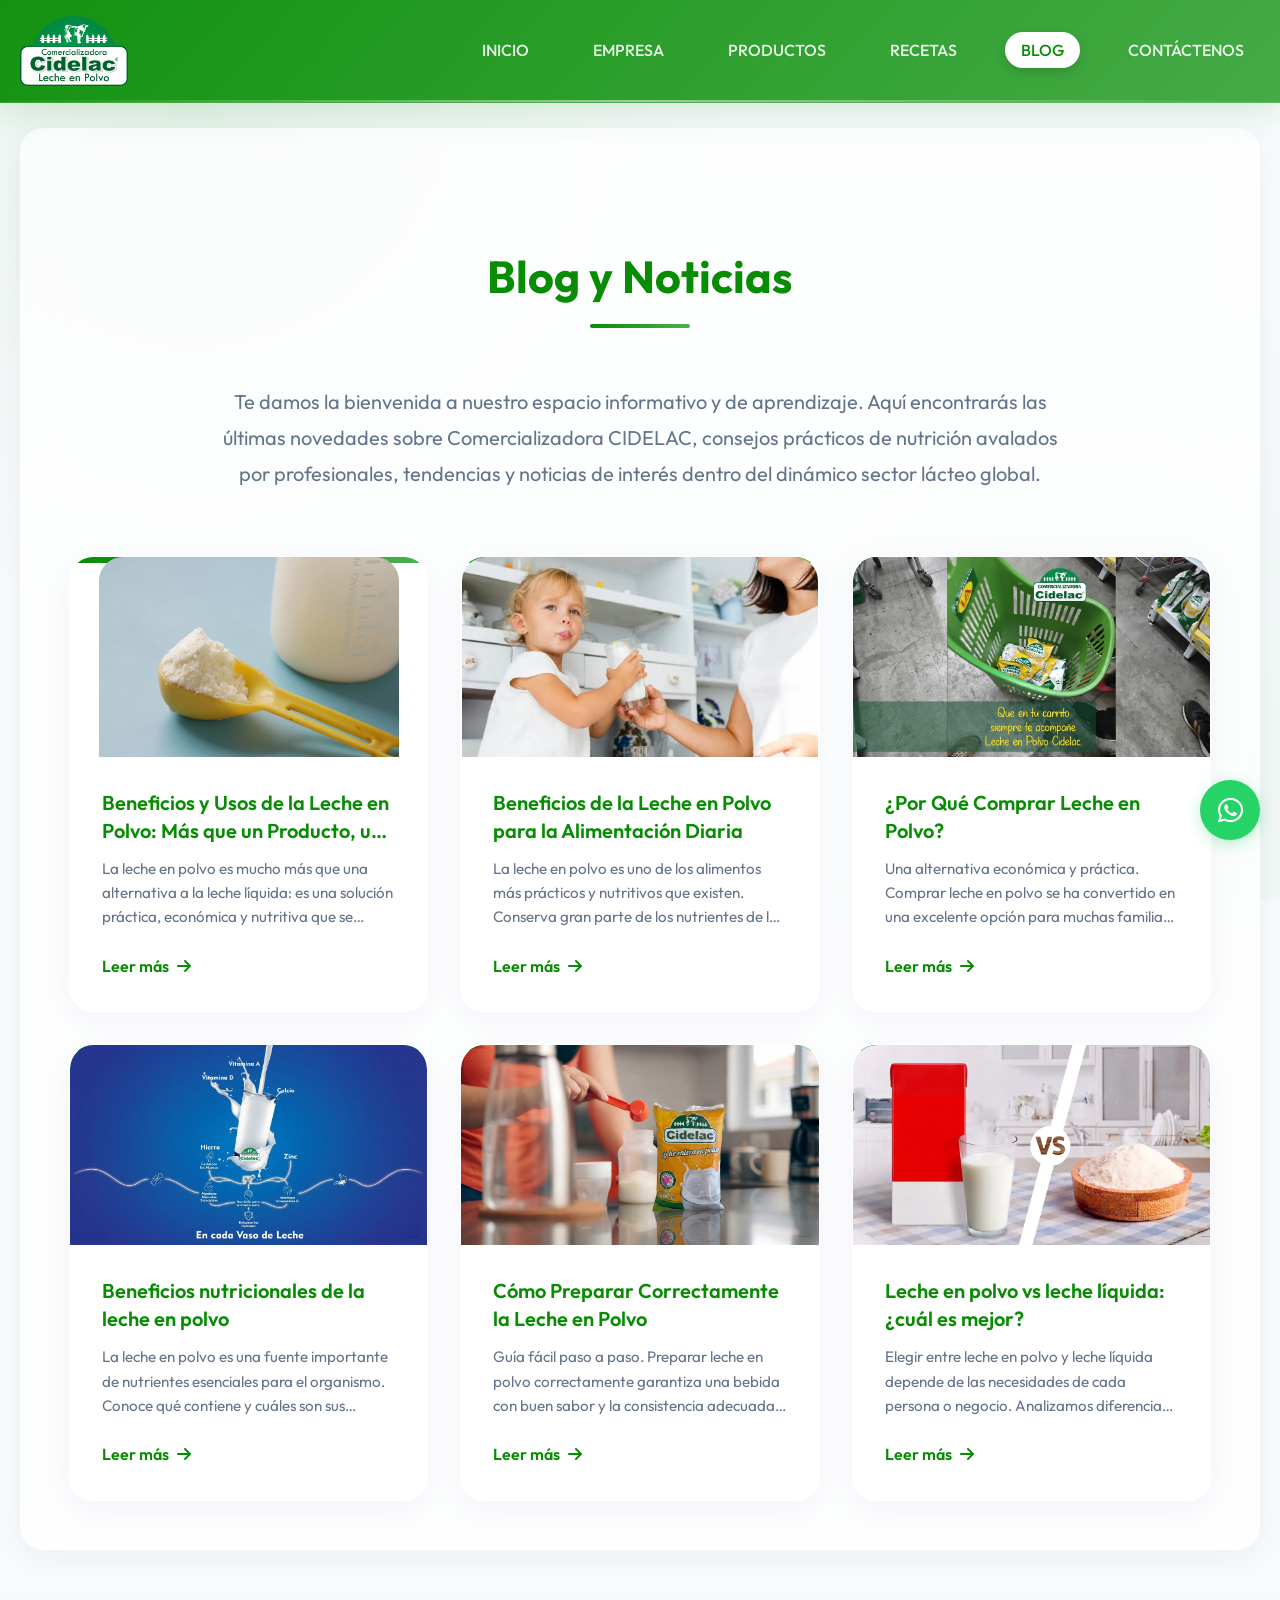
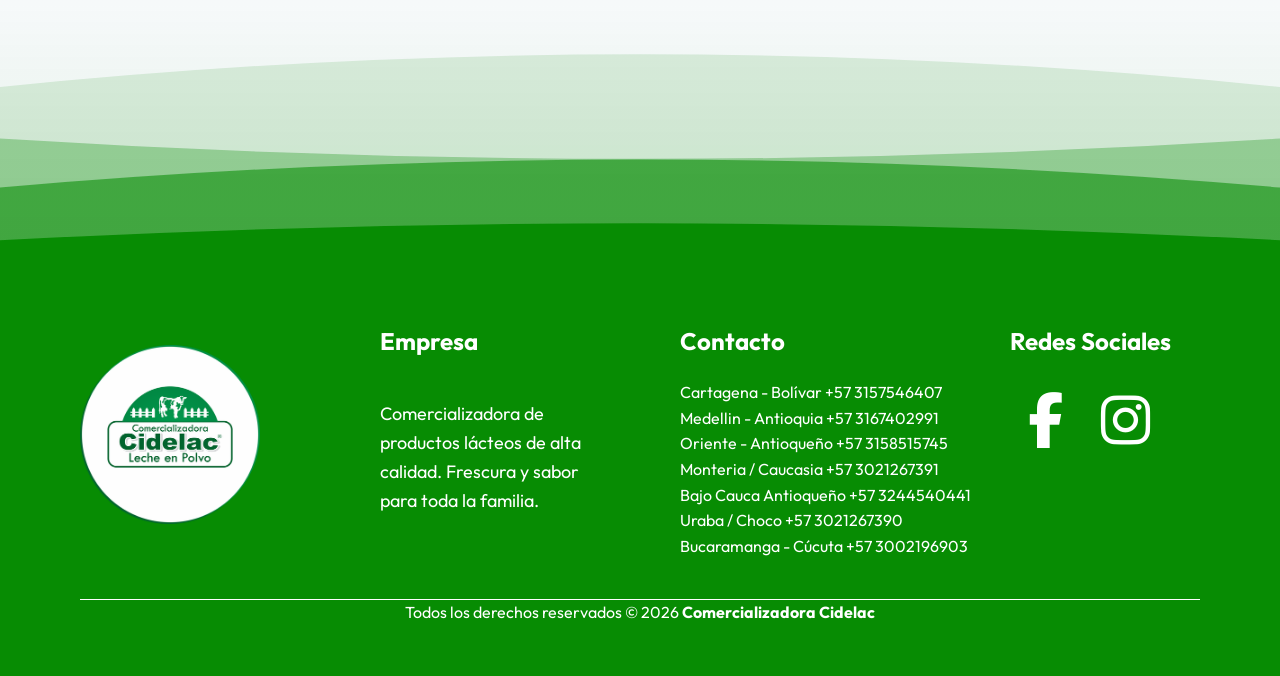
==== commit b264a6da: "fecha" ====
--- a/blog.html
+++ b/blog.html
@@ -308,7 +308,7 @@
       <div class="box_copy">
         <hr />
         <p>
-          Todos los derechos reservados © 2025 <b>Comercializadora Cidelac</b>
+          Todos los derechos reservados © 2026 <b>Comercializadora Cidelac</b>
         </p>
       </div>
     </footer>
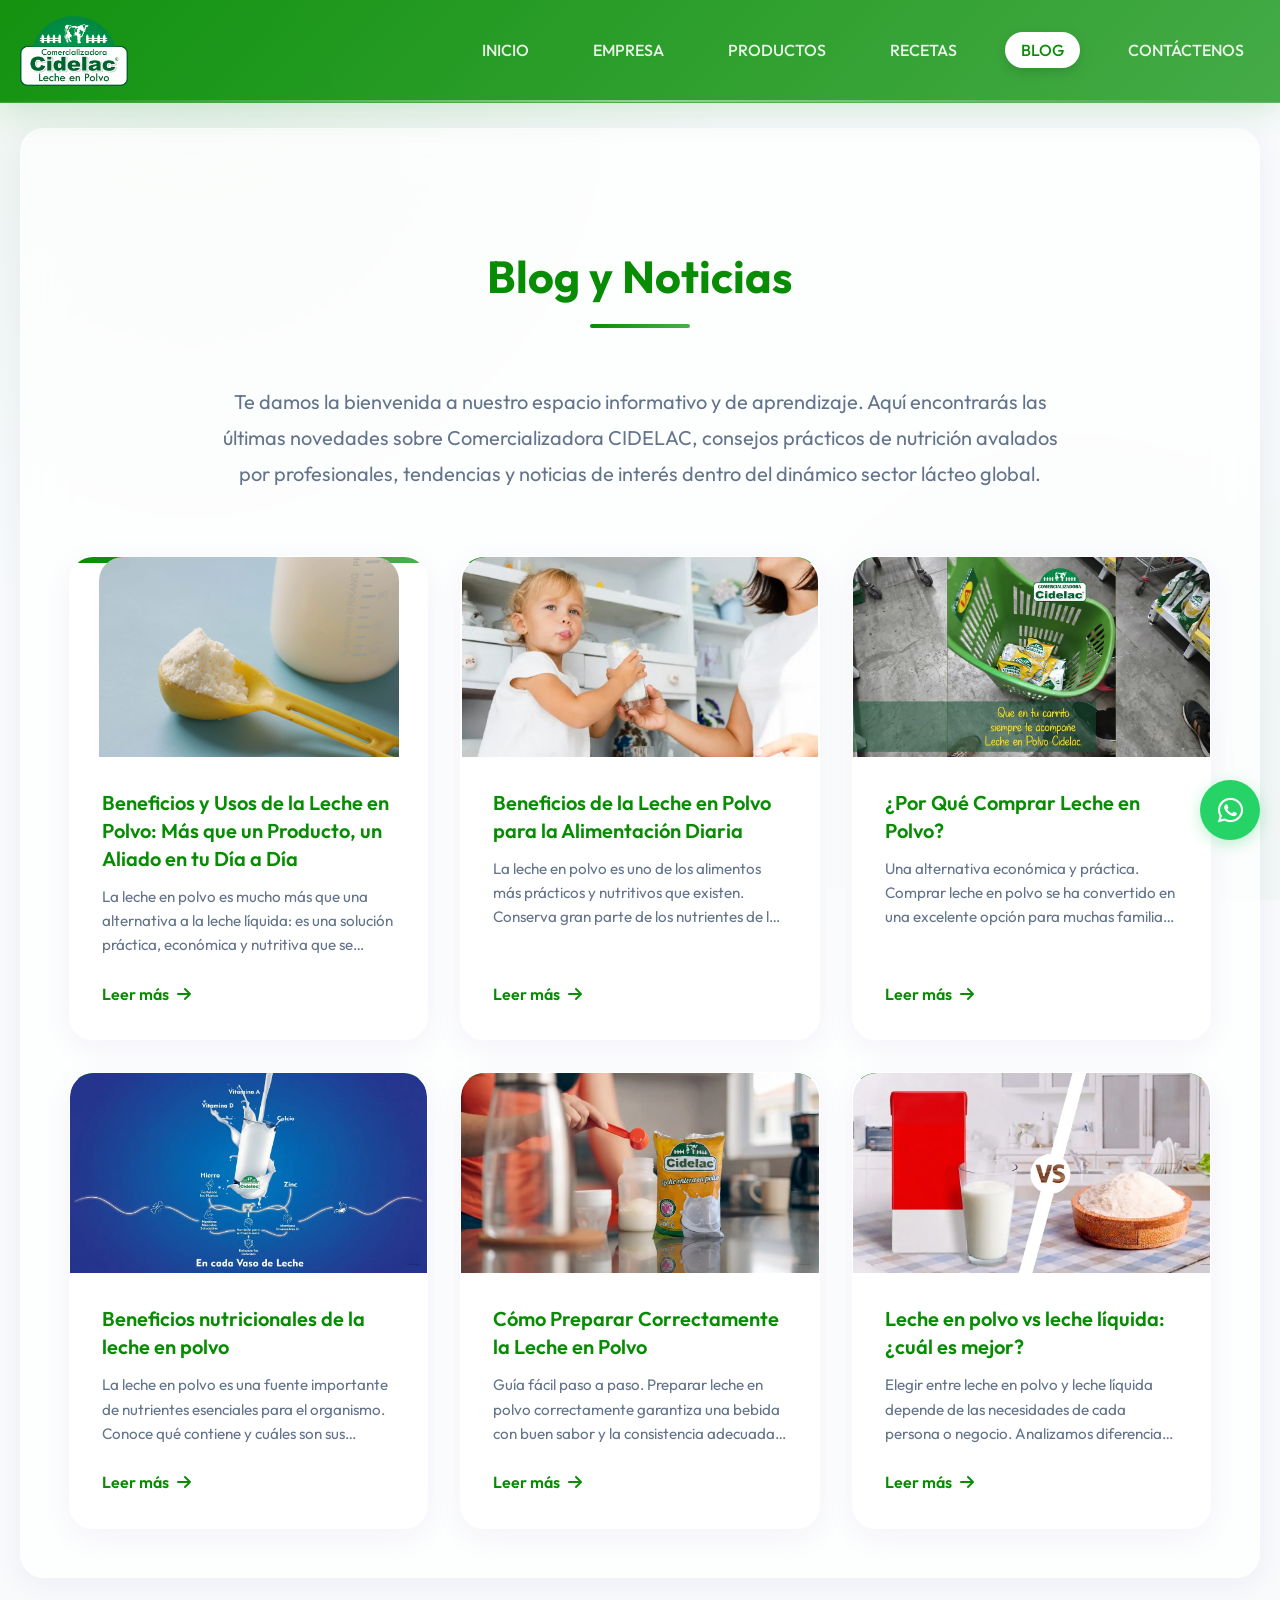
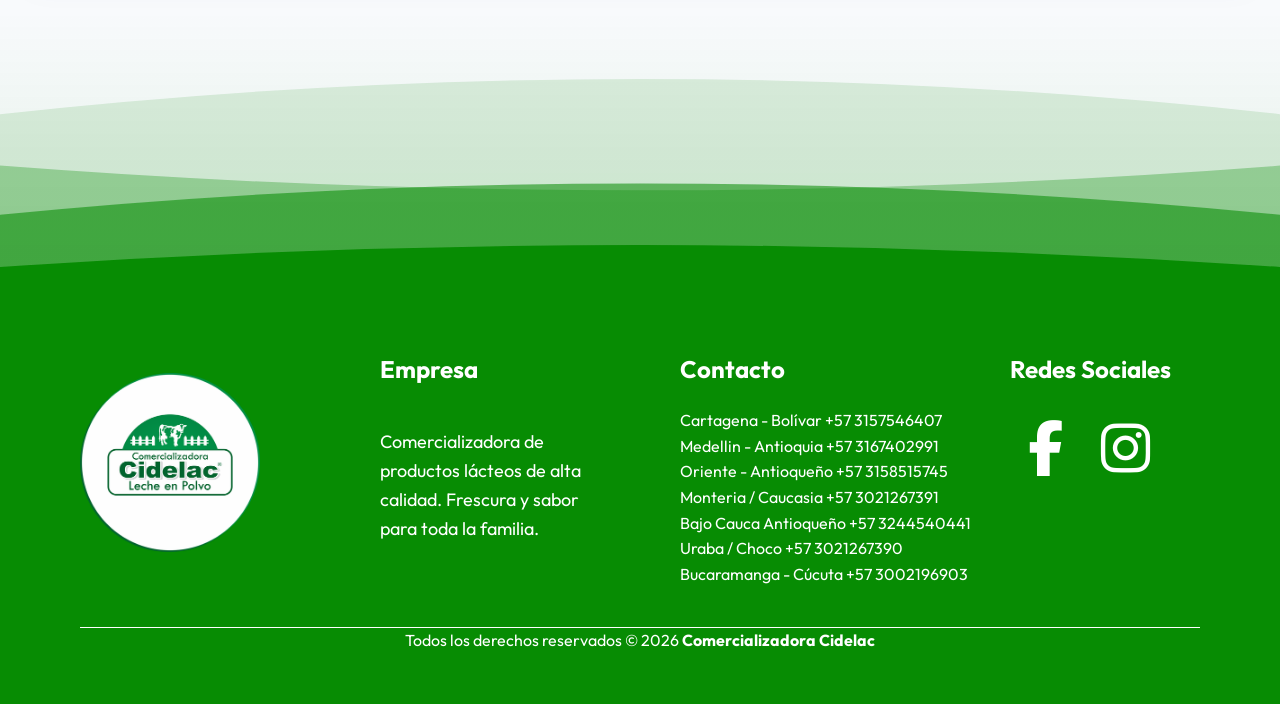
==== commit cdfdb8d7: "titulos" ====
--- a/blog.html
+++ b/blog.html
@@ -83,8 +83,8 @@
           <img src="imagenes/beneficios.jpg" alt="Beneficios y Usos de la Leche en Polvo">
         </div>
         <div style="padding: 2rem; display: flex; flex-direction: column; flex-grow: 1;">
-          <h3 style="color: var(--primary); margin-bottom: 0.75rem; font-size: 1.25rem; line-height: 1.4; display: -webkit-box; -webkit-line-clamp: 2; -webkit-box-orient: vertical; overflow: hidden; min-height: 3.5rem;">Beneficios y Usos de la Leche en Polvo: Más que un Producto, un Aliado en tu Día a Día</h3>
-          <p style="color: var(--text-muted); font-size: 0.95rem; margin-bottom: 1.5rem; display: -webkit-box; -webkit-line-clamp: 3; -webkit-box-orient: vertical; overflow: hidden; min-height: 4rem;">La leche en polvo es mucho más que una alternativa a la leche líquida: es una solución práctica, económica y nutritiva que se adapta al ritmo de vida de las familias modernas.</p>
+          <h3 style="color: var(--primary); margin-bottom: 0.75rem; font-size: 1.25rem; line-height: 1.4;">Beneficios y Usos de la Leche en Polvo: Más que un Producto, un Aliado en tu Día a Día</h3>
+          <p style="color: var(--text-muted); font-size: 0.95rem; margin-bottom: 1.5rem; display: -webkit-box; -webkit-line-clamp: 3; line-clamp: 3; -webkit-box-orient: vertical; overflow: hidden; min-height: 4rem;">La leche en polvo es mucho más que una alternativa a la leche líquida: es una solución práctica, económica y nutritiva que se adapta al ritmo de vida de las familias modernas.</p>
           <a class="btn-leer-blog" data-blog-id="beneficios-y-usos" style="color: var(--primary); font-weight: 600; text-decoration: none; display: inline-block; transition: transform 0.2s ease; margin-top: auto; cursor: pointer;">Leer más <i class="fas fa-arrow-right" style="margin-left: 5px;"></i></a>
         </div>
       </div>
@@ -95,8 +95,8 @@
           <img src="imagenes/beneficiosA.webp" alt="Beneficios de la Leche en Polvo para la Alimentación Diaria">
         </div>
         <div style="padding: 2rem; display: flex; flex-direction: column; flex-grow: 1;">
-          <h3 style="color: var(--primary); margin-bottom: 0.75rem; font-size: 1.25rem; line-height: 1.4; display: -webkit-box; -webkit-line-clamp: 2; -webkit-box-orient: vertical; overflow: hidden; min-height: 3.5rem;">Beneficios de la Leche en Polvo para la Alimentación Diaria</h3>
-          <p style="color: var(--text-muted); font-size: 0.95rem; margin-bottom: 1.5rem; display: -webkit-box; -webkit-line-clamp: 3; -webkit-box-orient: vertical; overflow: hidden; min-height: 4rem;">La leche en polvo es uno de los alimentos más prácticos y nutritivos que existen. Conserva gran parte de los nutrientes de la leche fresca, convirtiéndose en una excelente alternativa.</p>
+          <h3 style="color: var(--primary); margin-bottom: 0.75rem; font-size: 1.25rem; line-height: 1.4;">Beneficios de la Leche en Polvo para la Alimentación Diaria</h3>
+          <p style="color: var(--text-muted); font-size: 0.95rem; margin-bottom: 1.5rem; display: -webkit-box; -webkit-line-clamp: 3; line-clamp: 3; -webkit-box-orient: vertical; overflow: hidden; min-height: 4rem;">La leche en polvo es uno de los alimentos más prácticos y nutritivos que existen. Conserva gran parte de los nutrientes de la leche fresca, convirtiéndose en una excelente alternativa.</p>
           <a class="btn-leer-blog" data-blog-id="beneficios-alimentacion-diaria" style="color: var(--primary); font-weight: 600; text-decoration: none; display: inline-block; transition: transform 0.2s ease; margin-top: auto; cursor: pointer;">Leer más <i class="fas fa-arrow-right" style="margin-left: 5px;"></i></a>
         </div>
       </div>
@@ -107,8 +107,8 @@
           <img src="imagenes/compra.webp" alt="¿Por Qué Comprar Leche en Polvo?">
         </div>
         <div style="padding: 2rem; display: flex; flex-direction: column; flex-grow: 1;">
-          <h3 style="color: var(--primary); margin-bottom: 0.75rem; font-size: 1.25rem; line-height: 1.4; display: -webkit-box; -webkit-line-clamp: 2; -webkit-box-orient: vertical; overflow: hidden; min-height: 3.5rem;">¿Por Qué Comprar Leche en Polvo?</h3>
-          <p style="color: var(--text-muted); font-size: 0.95rem; margin-bottom: 1.5rem; display: -webkit-box; -webkit-line-clamp: 3; -webkit-box-orient: vertical; overflow: hidden; min-height: 4rem;">Una alternativa económica y práctica. Comprar leche en polvo se ha convertido en una excelente opción para muchas familias y negocios debido a su practicidad y durabilidad.</p>
+          <h3 style="color: var(--primary); margin-bottom: 0.75rem; font-size: 1.25rem; line-height: 1.4;">¿Por Qué Comprar Leche en Polvo?</h3>
+          <p style="color: var(--text-muted); font-size: 0.95rem; margin-bottom: 1.5rem; display: -webkit-box; -webkit-line-clamp: 3; line-clamp: 3; -webkit-box-orient: vertical; overflow: hidden; min-height: 4rem;">Una alternativa económica y práctica. Comprar leche en polvo se ha convertido en una excelente opción para muchas familias y negocios debido a su practicidad y durabilidad.</p>
           <a class="btn-leer-blog" data-blog-id="por-que-comprar" style="color: var(--primary); font-weight: 600; text-decoration: none; display: inline-block; transition: transform 0.2s ease; margin-top: auto; cursor: pointer;">Leer más <i class="fas fa-arrow-right" style="margin-left: 5px;"></i></a>
         </div>
       </div>
@@ -119,8 +119,8 @@
           <img src="imagenes/beneficiosN.webp" alt="Beneficios nutricionales de la leche en polvo">
         </div>
         <div style="padding: 2rem; display: flex; flex-direction: column; flex-grow: 1;">
-          <h3 style="color: var(--primary); margin-bottom: 0.75rem; font-size: 1.25rem; line-height: 1.4; display: -webkit-box; -webkit-line-clamp: 2; -webkit-box-orient: vertical; overflow: hidden; min-height: 3.5rem;">Beneficios nutricionales de la leche en polvo</h3>
-          <p style="color: var(--text-muted); font-size: 0.95rem; margin-bottom: 1.5rem; display: -webkit-box; -webkit-line-clamp: 3; -webkit-box-orient: vertical; overflow: hidden; min-height: 4rem;">La leche en polvo es una fuente importante de nutrientes esenciales para el organismo. Conoce qué contiene y cuáles son sus beneficios clave para tu salud diaria.</p>
+          <h3 style="color: var(--primary); margin-bottom: 0.75rem; font-size: 1.25rem; line-height: 1.4;">Beneficios nutricionales de la leche en polvo</h3>
+          <p style="color: var(--text-muted); font-size: 0.95rem; margin-bottom: 1.5rem; display: -webkit-box; -webkit-line-clamp: 3; line-clamp: 3; -webkit-box-orient: vertical; overflow: hidden; min-height: 4rem;">La leche en polvo es una fuente importante de nutrientes esenciales para el organismo. Conoce qué contiene y cuáles son sus beneficios clave para tu salud diaria.</p>
           <a class="btn-leer-blog" data-blog-id="beneficios-nutricionales" style="color: var(--primary); font-weight: 600; text-decoration: none; display: inline-block; transition: transform 0.2s ease; margin-top: auto; cursor: pointer;">Leer más <i class="fas fa-arrow-right" style="margin-left: 5px;"></i></a>
         </div>
       </div>
@@ -131,8 +131,8 @@
           <img src="imagenes/preparar.webp" alt="Cómo Preparar Correctamente la Leche en Polvo">
         </div>
         <div style="padding: 2rem; display: flex; flex-direction: column; flex-grow: 1;">
-          <h3 style="color: var(--primary); margin-bottom: 0.75rem; font-size: 1.25rem; line-height: 1.4; display: -webkit-box; -webkit-line-clamp: 2; -webkit-box-orient: vertical; overflow: hidden; min-height: 3.5rem;">Cómo Preparar Correctamente la Leche en Polvo</h3>
-          <p style="color: var(--text-muted); font-size: 0.95rem; margin-bottom: 1.5rem; display: -webkit-box; -webkit-line-clamp: 3; -webkit-box-orient: vertical; overflow: hidden; min-height: 4rem;">Guía fácil paso a paso. Preparar leche en polvo correctamente garantiza una bebida con buen sabor y la consistencia adecuada. Descubre los mejores consejos.</p>
+          <h3 style="color: var(--primary); margin-bottom: 0.75rem; font-size: 1.25rem; line-height: 1.4;">Cómo Preparar Correctamente la Leche en Polvo</h3>
+          <p style="color: var(--text-muted); font-size: 0.95rem; margin-bottom: 1.5rem; display: -webkit-box; -webkit-line-clamp: 3; line-clamp: 3; -webkit-box-orient: vertical; overflow: hidden; min-height: 4rem;">Guía fácil paso a paso. Preparar leche en polvo correctamente garantiza una bebida con buen sabor y la consistencia adecuada. Descubre los mejores consejos.</p>
           <a class="btn-leer-blog" data-blog-id="como-preparar-correctamente" style="color: var(--primary); font-weight: 600; text-decoration: none; display: inline-block; transition: transform 0.2s ease; margin-top: auto; cursor: pointer;">Leer más <i class="fas fa-arrow-right" style="margin-left: 5px;"></i></a>
         </div>
       </div>
@@ -143,8 +143,8 @@
           <img src="imagenes/vs.webp" alt="Leche en polvo vs leche líquida: ¿cuál es mejor?">
         </div>
         <div style="padding: 2rem; display: flex; flex-direction: column; flex-grow: 1;">
-          <h3 style="color: var(--primary); margin-bottom: 0.75rem; font-size: 1.25rem; line-height: 1.4; display: -webkit-box; -webkit-line-clamp: 2; -webkit-box-orient: vertical; overflow: hidden; min-height: 3.5rem;">Leche en polvo vs leche líquida: ¿cuál es mejor?</h3>
-          <p style="color: var(--text-muted); font-size: 0.95rem; margin-bottom: 1.5rem; display: -webkit-box; -webkit-line-clamp: 3; -webkit-box-orient: vertical; overflow: hidden; min-height: 4rem;">Elegir entre leche en polvo y leche líquida depende de las necesidades de cada persona o negocio. Analizamos diferencias de duración, ahorro y desperdicio.</p>
+          <h3 style="color: var(--primary); margin-bottom: 0.75rem; font-size: 1.25rem; line-height: 1.4;">Leche en polvo vs leche líquida: ¿cuál es mejor?</h3>
+          <p style="color: var(--text-muted); font-size: 0.95rem; margin-bottom: 1.5rem; display: -webkit-box; -webkit-line-clamp: 3; line-clamp: 3; -webkit-box-orient: vertical; overflow: hidden; min-height: 4rem;">Elegir entre leche en polvo y leche líquida depende de las necesidades de cada persona o negocio. Analizamos diferencias de duración, ahorro y desperdicio.</p>
           <a class="btn-leer-blog" data-blog-id="leche-en-polvo-vs-leche-liquida" style="color: var(--primary); font-weight: 600; text-decoration: none; display: inline-block; transition: transform 0.2s ease; margin-top: auto; cursor: pointer;">Leer más <i class="fas fa-arrow-right" style="margin-left: 5px;"></i></a>
         </div>
       </div>
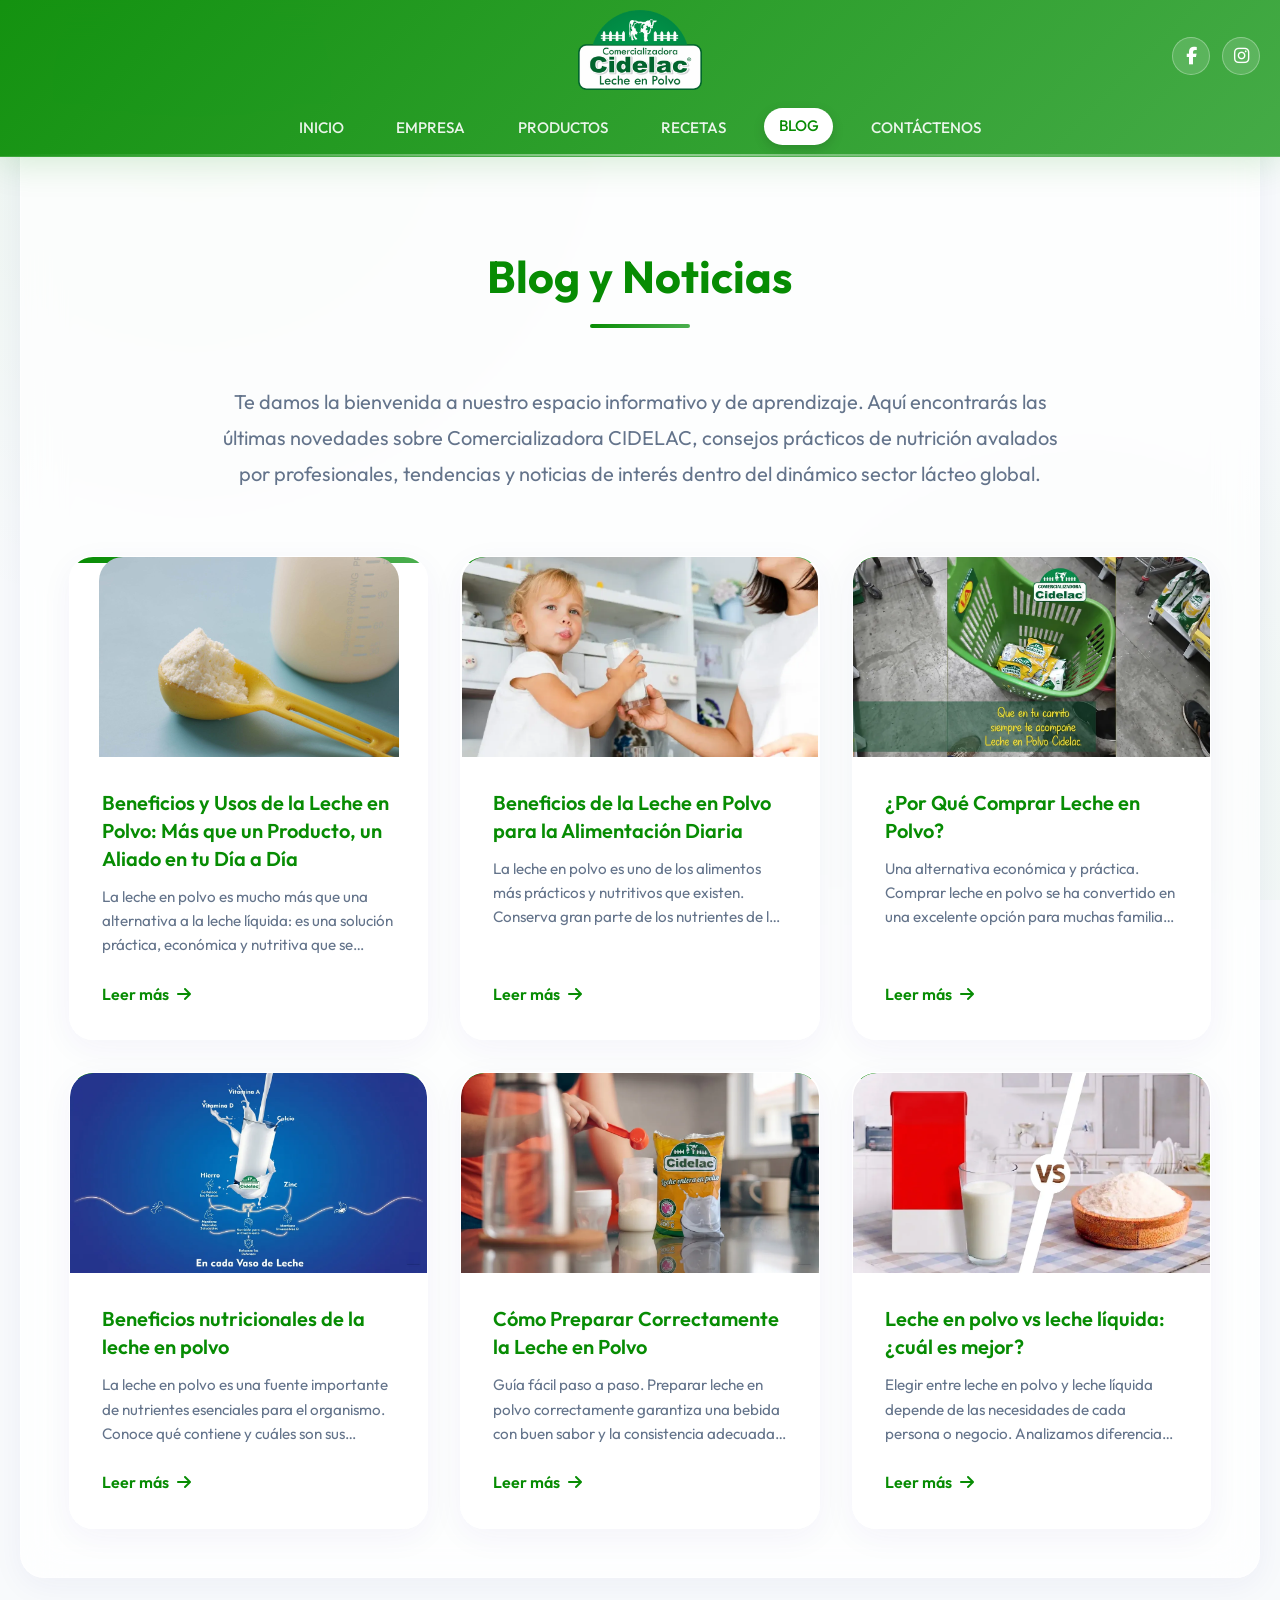
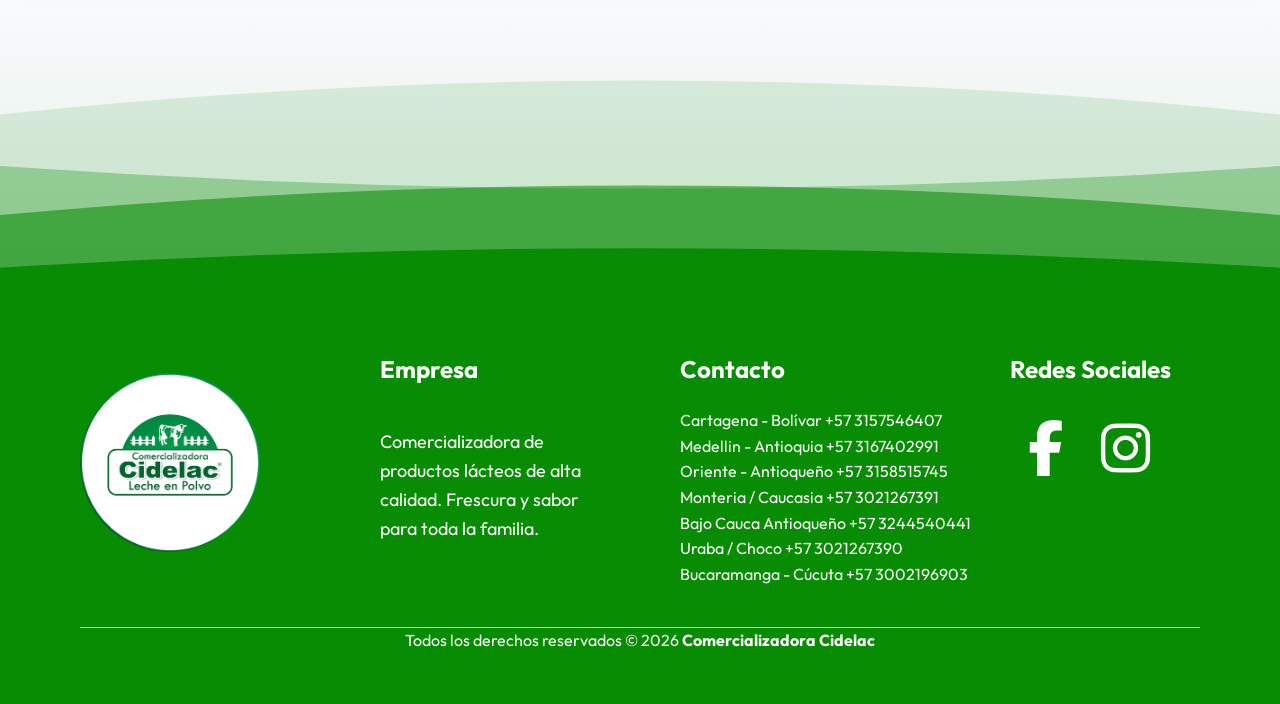
==== commit a4291abc: "header" ====
--- a/blog.html
+++ b/blog.html
@@ -47,8 +47,20 @@
     <header>
       <div class="container">
         <div class="header-content">
-          <div class="logo">
-            <img src="imagenes/LogoCidelac12.png" alt="Logo Comercializadora CIDELAC" />
+          <div class="header-top">
+            <div class="logo">
+              <a href="index.html">
+                <img src="imagenes/LogoCidelac12.png" alt="Logo Comercializadora CIDELAC" />
+              </a>
+            </div>
+            <div class="header-social">
+              <a href="https://www.facebook.com/profile.php?id=61556734425891" target="_blank" rel="noopener noreferrer" title="Facebook">
+                <i class="fab fa-facebook-f"></i>
+              </a>
+              <a href="https://www.instagram.com/comercializadora_cidelac/" target="_blank" rel="noopener noreferrer" title="Instagram">
+                <i class="fab fa-instagram"></i>
+              </a>
+            </div>
           </div>
           <nav>
             <ul>
@@ -151,15 +163,6 @@
     </div>
 </section>
 </main>
-
-    <!-- WhatsApp Button -->
-    <a
-      href="https://wa.me/573001234567"
-      class="whatsapp-btn"
-      title="Chat WhatsApp"
-    >
-      <i class="fab fa-whatsapp"></i>
-    </a>
 
     <!-- Product Modal Structure -->
     <div id="productModal" class="modal">
--- a/styles.css
+++ b/styles.css
@@ -76,9 +76,19 @@
 
 .header-content {
   display: flex;
-  justify-content: space-between;
+  flex-direction: column;
   align-items: center;
-  padding: 1rem 0;
+  padding: 0.6rem 0;
+  position: relative;
+  gap: 0.5rem;
+}
+
+.header-top {
+  display: flex;
+  align-items: center;
+  justify-content: center;
+  width: 100%;
+  position: relative;
 }
 
 .logo {
@@ -87,21 +97,63 @@
   color: white;
   text-decoration: none;
   display: flex;
-  justify-content: flex-start;
-  align-items: center; /* Empuja el logo a la izquierda */
-}
-  
+  justify-content: center;
+  align-items: center;
+}
   
 .logo img {
-  height: 70px;
+  height: 80px;
   width: auto;
   transition: transform 0.3s ease;
 }
 
+.logo img:hover {
+  transform: scale(1.03);
+}
+
+.header-social {
+  position: absolute;
+  right: 0;
+  display: flex;
+  align-items: center;
+  gap: 0.75rem;
+}
+
+.header-social a {
+  display: flex;
+  align-items: center;
+  justify-content: center;
+  width: 38px;
+  height: 38px;
+  background: rgba(255, 255, 255, 0.15);
+  border: 1px solid rgba(255, 255, 255, 0.3);
+  border-radius: 50%;
+  color: white;
+  text-decoration: none;
+  font-size: 1.1rem;
+  transition: all 0.3s ease;
+}
+
+.header-social a:hover {
+  background: white;
+  color: #078C03;
+  transform: translateY(-2px);
+  box-shadow: 0 4px 12px rgba(0, 0, 0, 0.15);
+}
+
+nav {
+  display: flex;
+  justify-content: center;
+  width: 100%;
+}
+
 nav ul {
   display: flex;
+  justify-content: center;
+  align-items: center;
   list-style: none;
-  gap: 2rem;
+  gap: 1.5rem;
+  flex-wrap: wrap;
 }
 
 nav a {
@@ -109,8 +161,10 @@
   color: rgba(255, 255, 255, 0.9);
   font-weight: 500;
   transition: all 0.3s ease;
-  padding: 0.5rem 1rem;
+  padding: 0.4rem 0.9rem;
   border-radius: 25px;
+  font-size: 0.95rem;
+  display: inline-block;
 }
 
 nav a:hover,
@@ -123,7 +177,7 @@
 
 /* Main Content */
 main {
-  margin-top: 110px; /* Increased to prevent overlap with taller header */
+  margin-top: 170px; /* Space for the two-tier centered header */
   padding: 2rem 0;
 }
 
@@ -850,45 +904,34 @@
   margin-bottom: 1rem;
 }
 
-/* WhatsApp Chat Button */
-.whatsapp-btn {
-  position: fixed;
-  bottom: 60px;
-  right: 20px;
-  background: #25d366;
-  color: white;
-  width: 60px;
-  height: 60px;
-  border-radius: 50%;
-  text-decoration: none;
-  font-size: 1.8rem;
-  box-shadow: 0 4px 15px rgba(37, 211, 102, 0.3);
-  transition: all 0.3s ease;
-  z-index: 1000;
-  display: flex;
-  align-items: center;
-  justify-content: center;
-}
-
-.whatsapp-btn:hover {
-  transform: scale(1.1);
-  box-shadow: 0 6px 20px rgba(37, 211, 102, 0.4);
-}
-
 /* Responsive */
 @media (max-width: 768px) {
+  .header-top {
+    flex-direction: column;
+    gap: 0.5rem;
+  }
+
+  .header-social {
+    position: static;
+  }
+
   nav ul {
-    flex-direction: column;
-    gap: 1rem;
+    flex-wrap: wrap;
+    gap: 0.5rem;
+    justify-content: center;
+  }
+
+  nav a {
+    padding: 0.3rem 0.6rem;
+    font-size: 0.85rem;
+  }
+
+  main {
+    margin-top: 210px;
   }
 
   .hero h1 {
     font-size: 2rem;
-  }
-
-  .header-content, nav ul {
-    flex-direction: column;
-    gap: 1rem;
   }
 }
 
@@ -1398,6 +1441,8 @@
         width: 100%; /* Asegura que la imagen ocupe todo el espacio de su columna */
         height: auto;
         border-radius: 8px;
+        background: linear-gradient(135deg, #2d6a2e 0%, #1a4a1a 50%, #3a7d3a 100%);
+        padding: 1rem;
       }
 
       .modal-content h2 {
